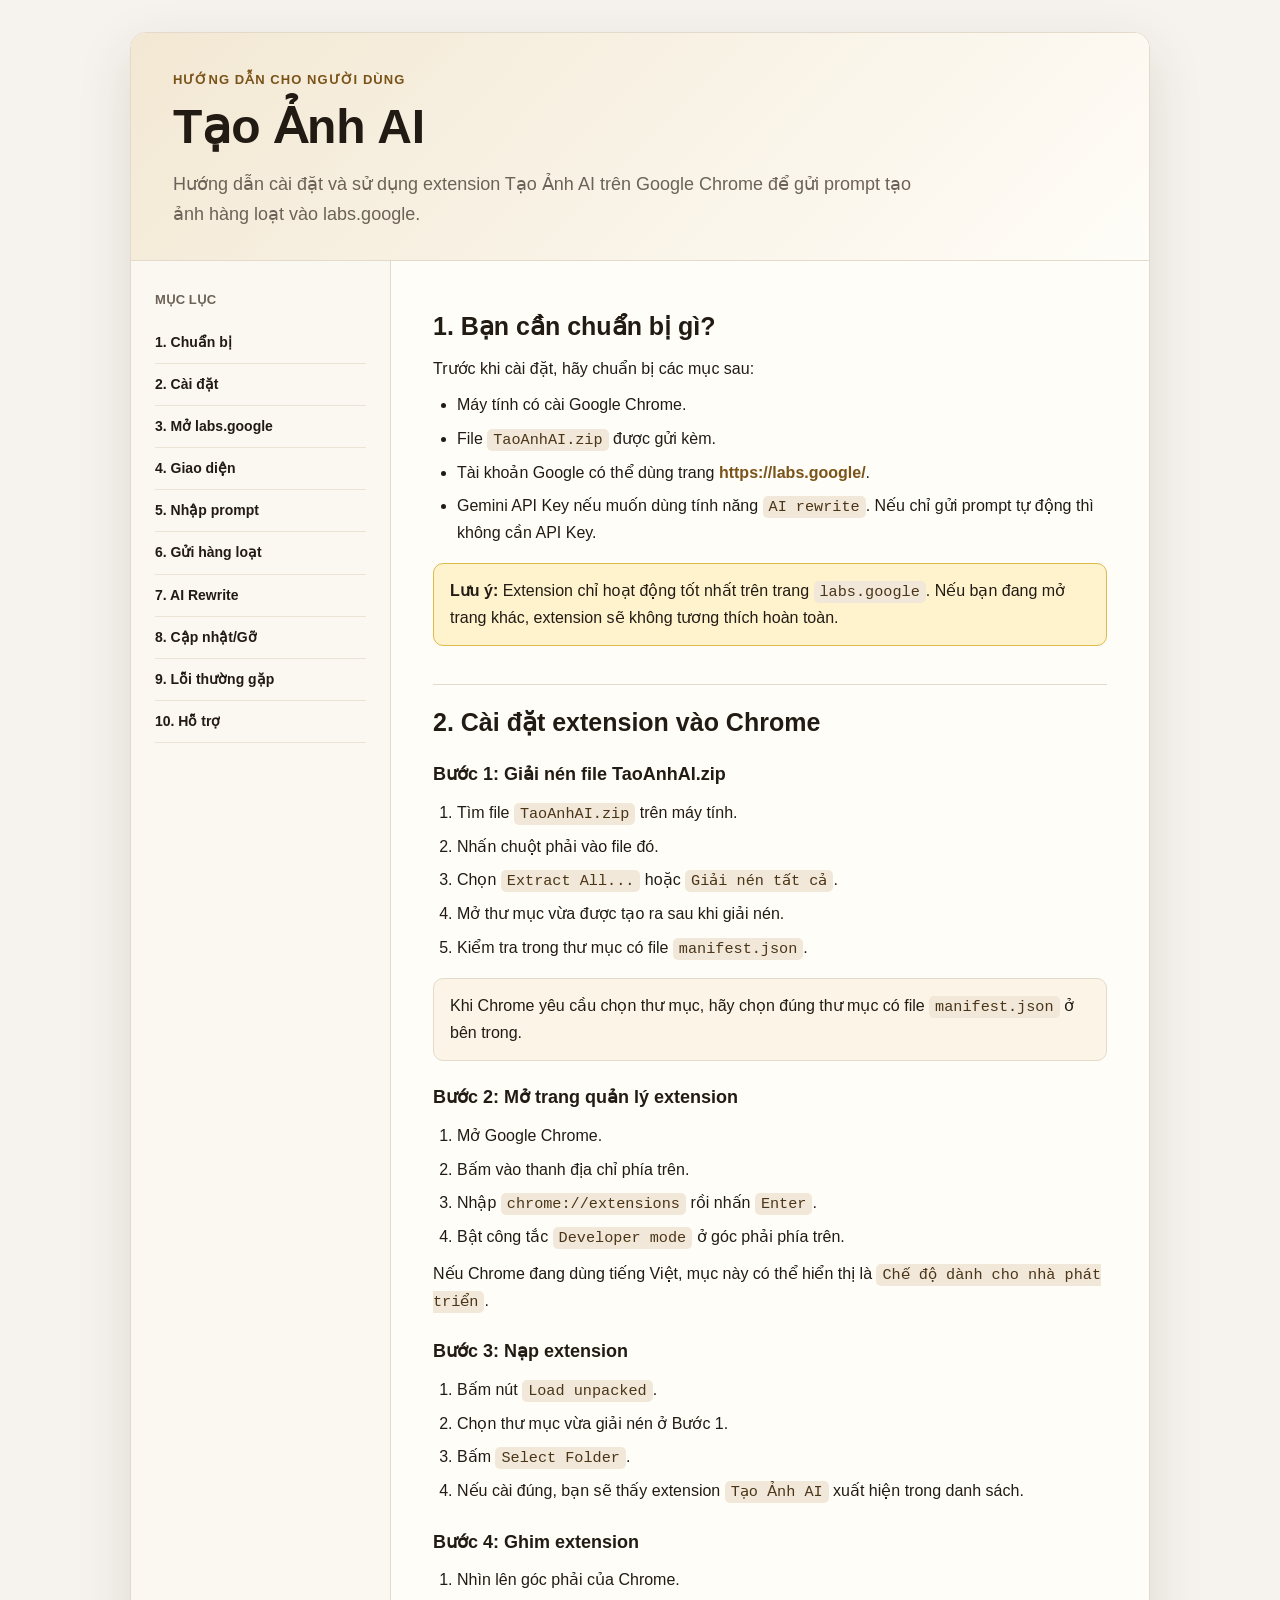
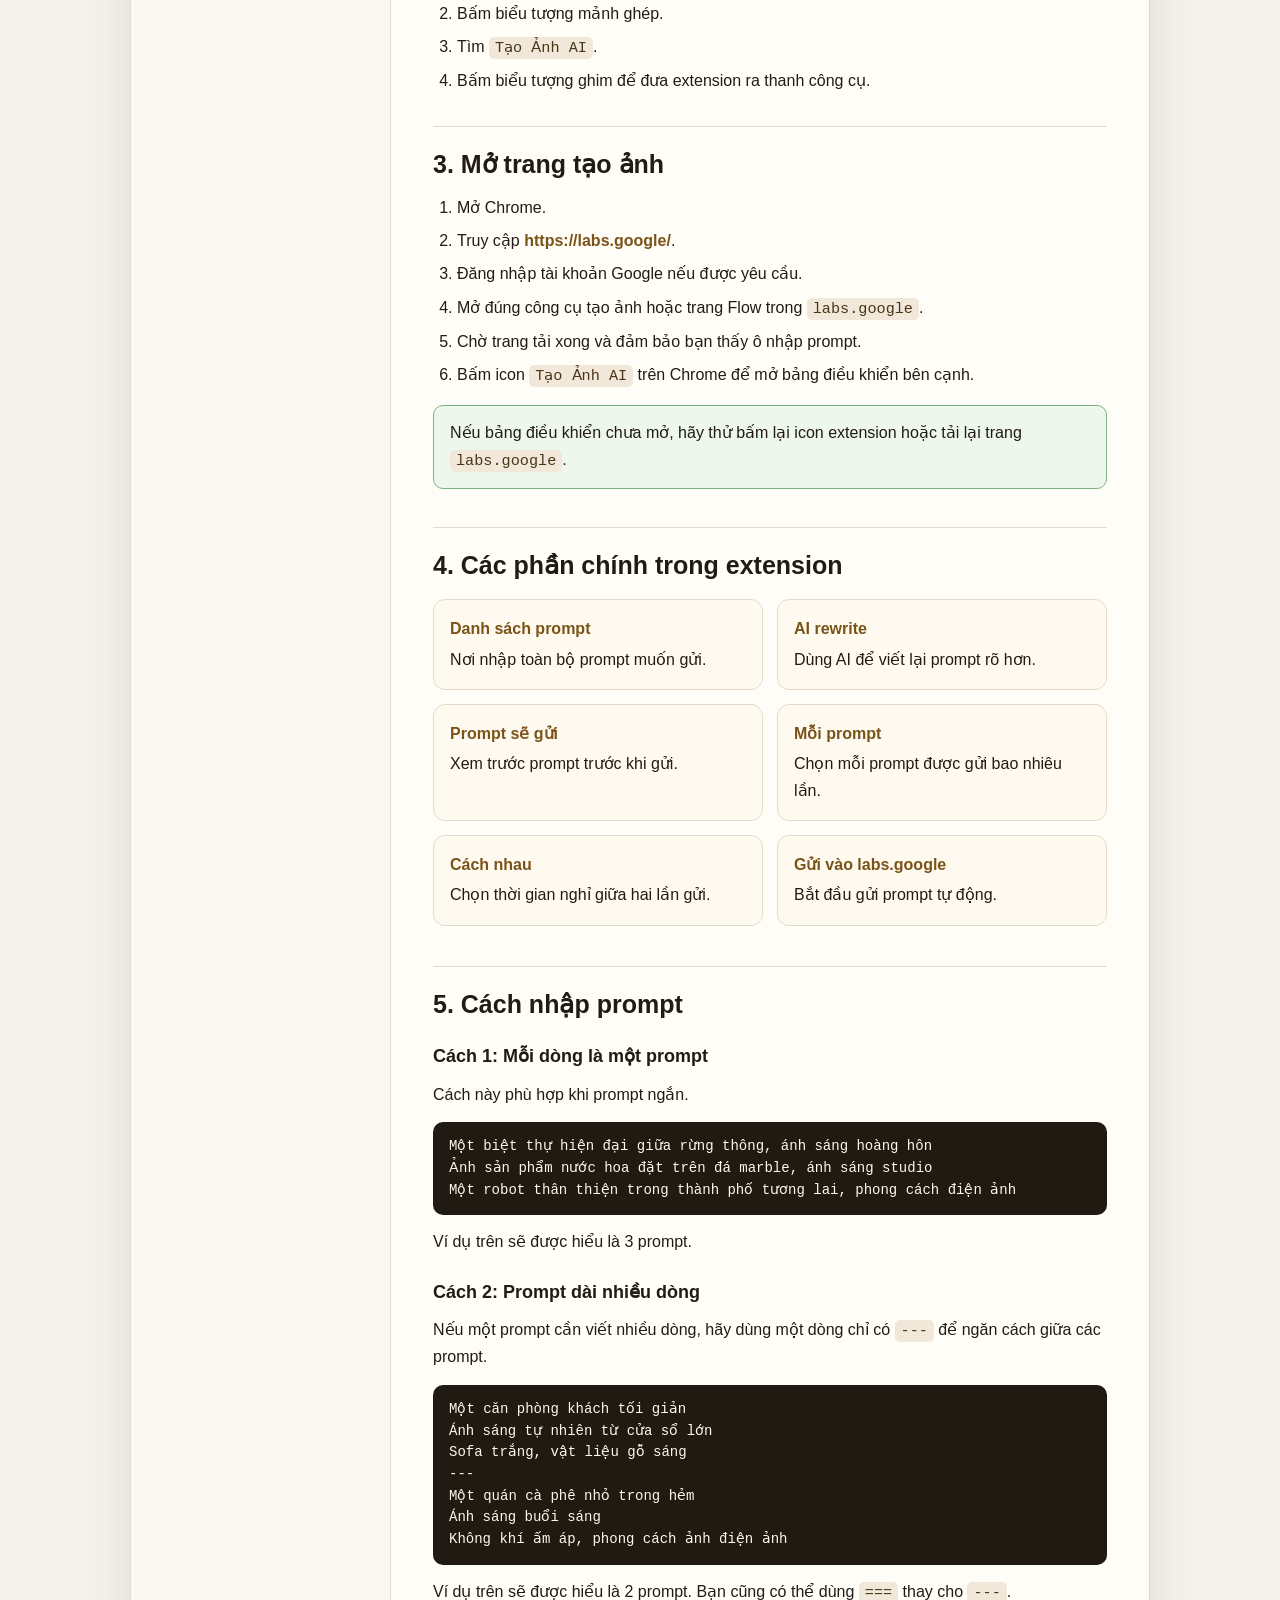
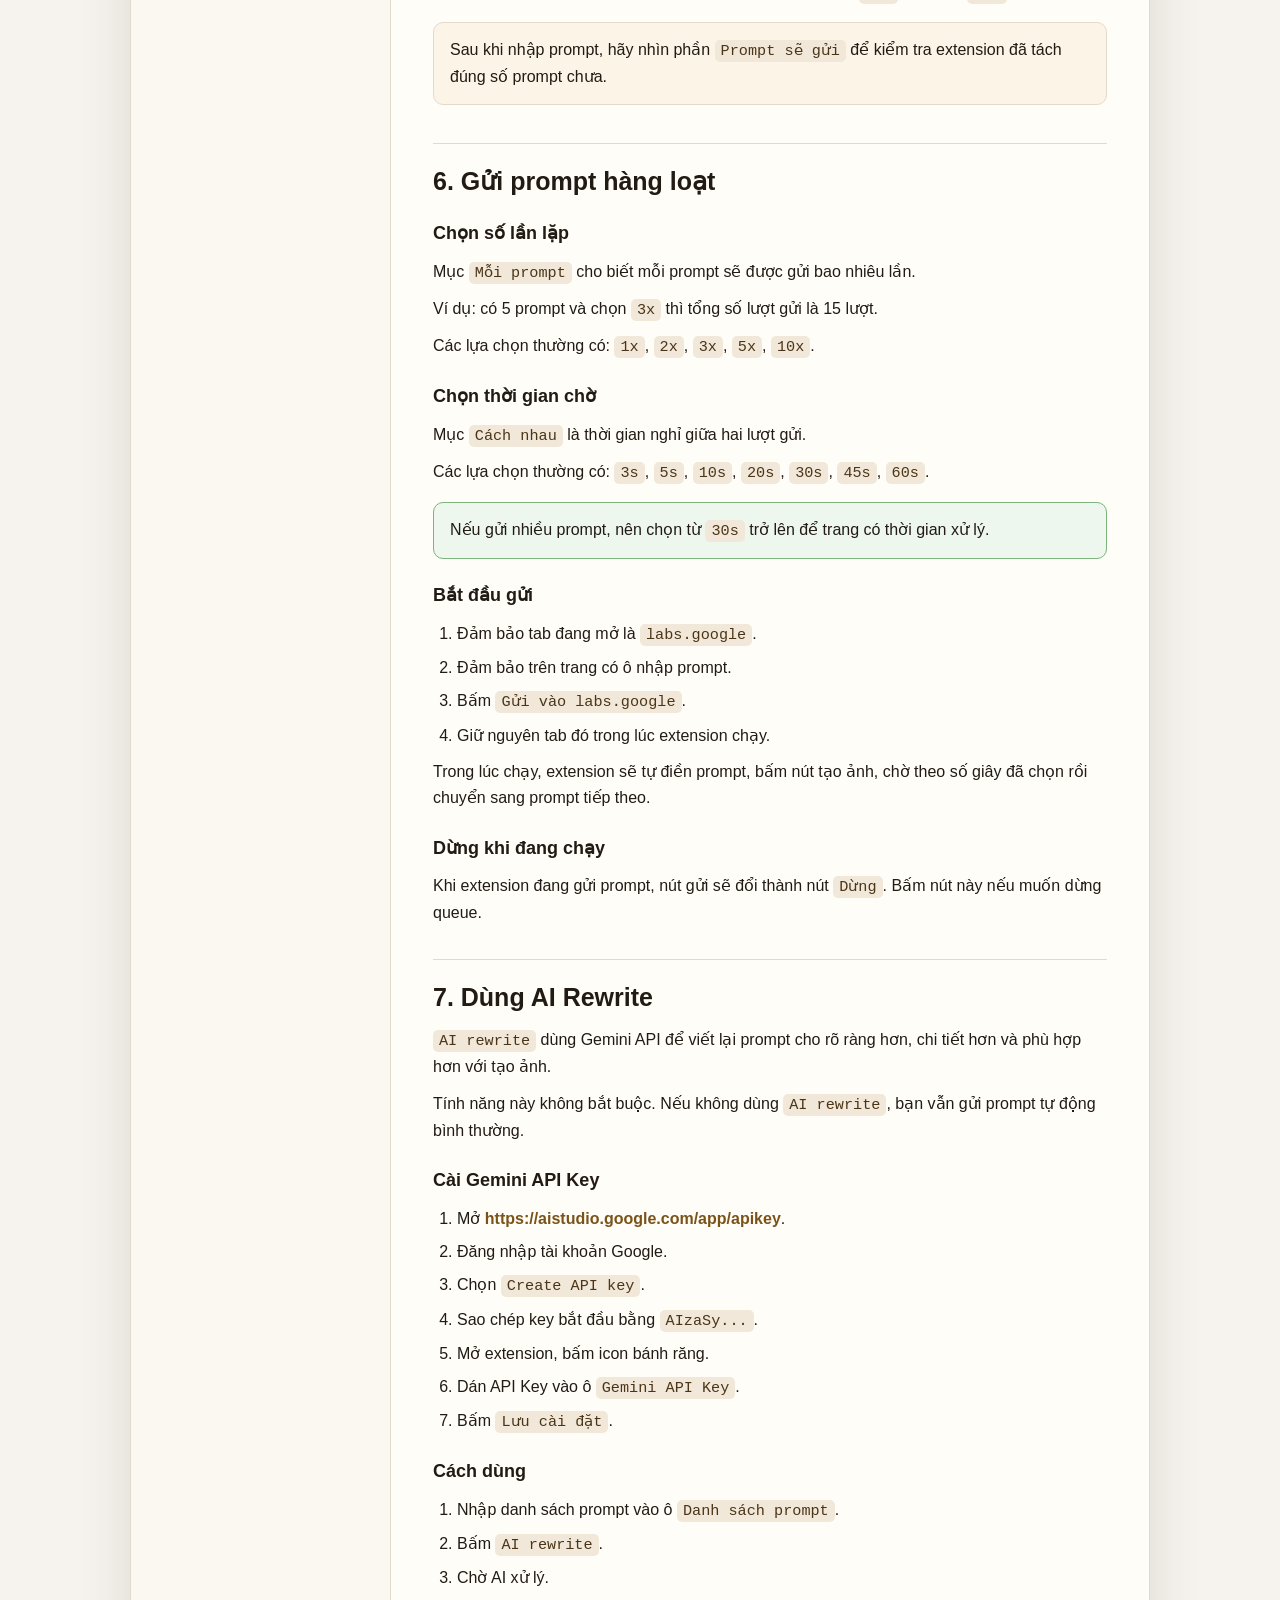
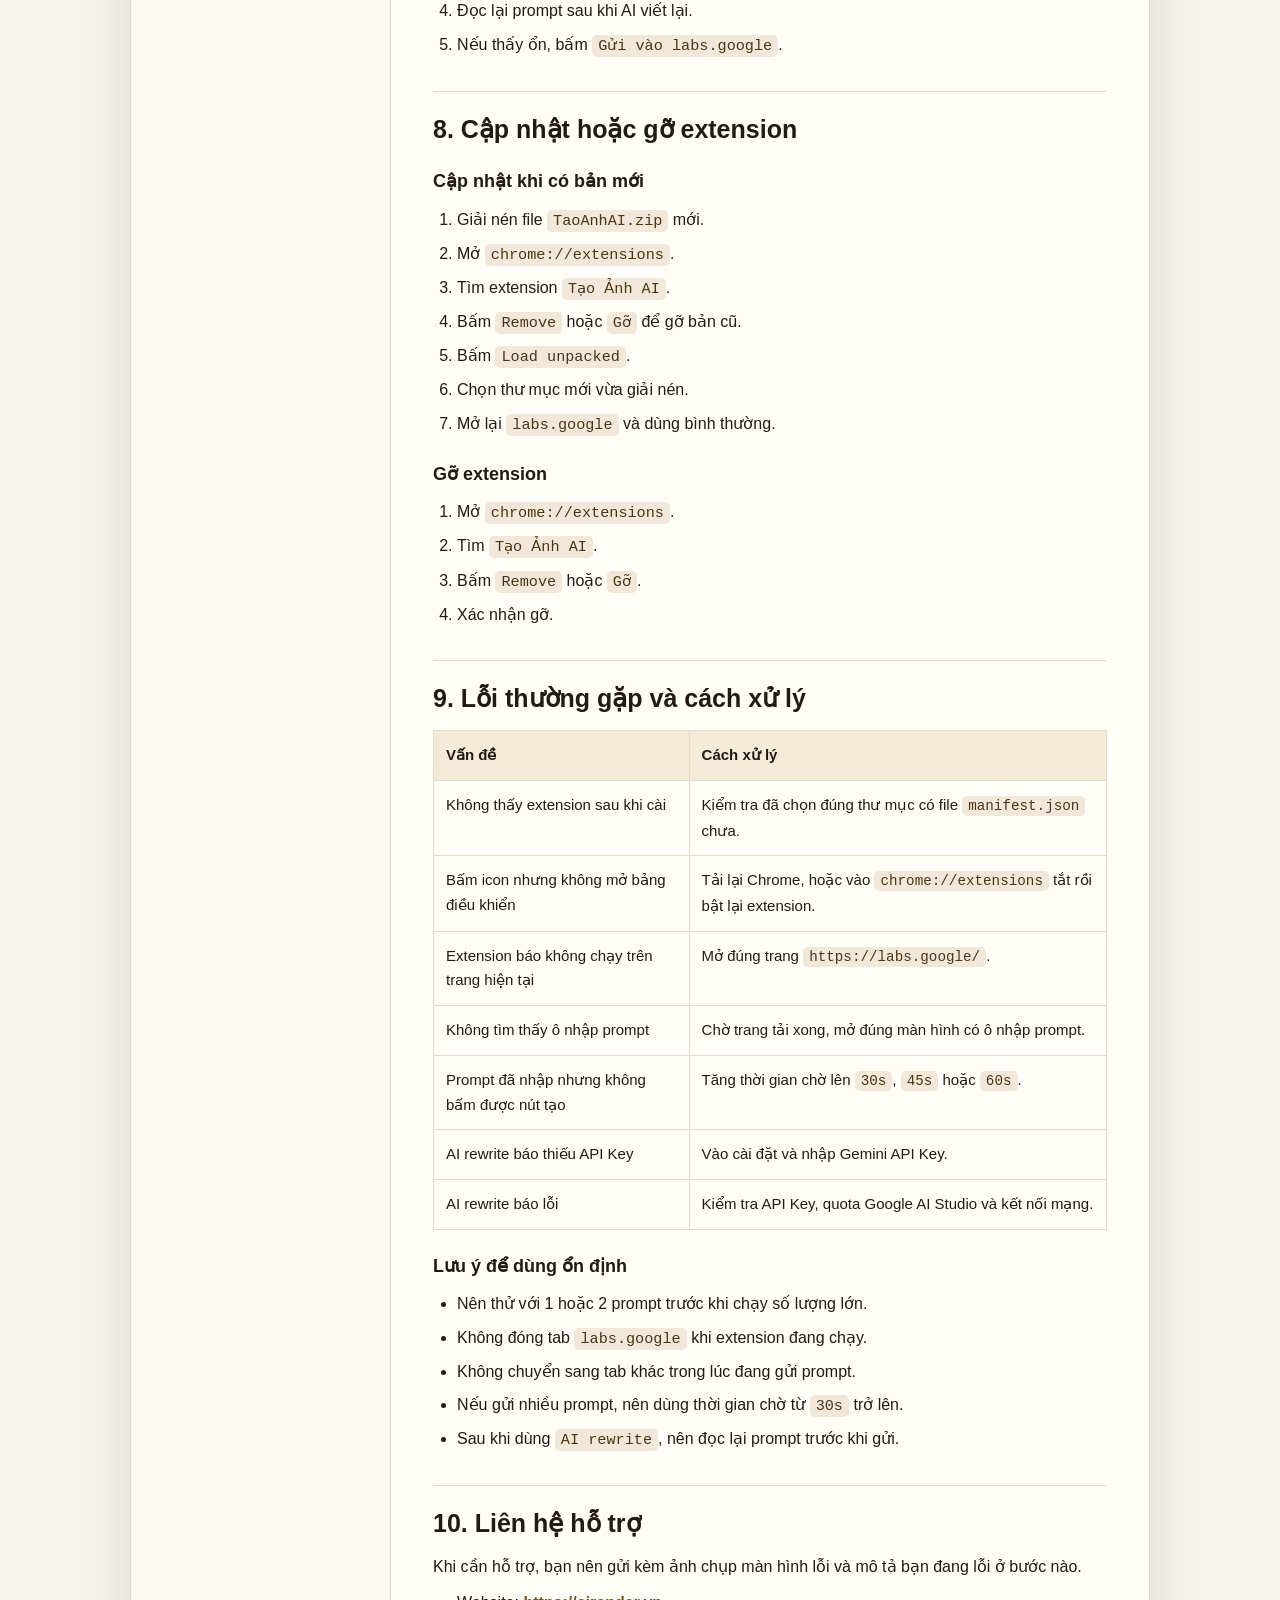
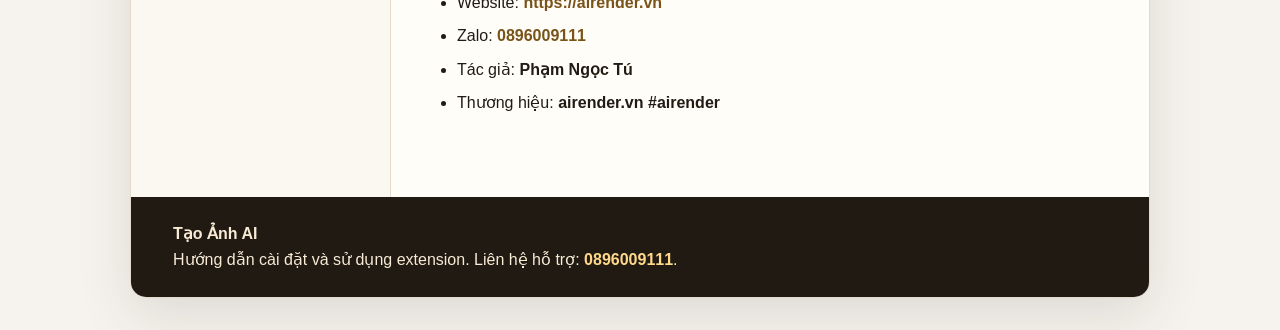
==== HUONG_DAN_SU_DUNG.html @ 3a9dc9ee "Release extension package" ====
<!doctype html>
<html lang="vi">
<head>
  <meta charset="utf-8">
  <meta name="viewport" content="width=device-width, initial-scale=1">
  <title>Tạo Ảnh AI - Hướng Dẫn Cài Đặt Và Sử Dụng</title>
  <style>
    :root {
      color-scheme: light;
      --bg: #f6f3ee;
      --paper: #fffdf8;
      --text: #221b14;
      --muted: #6c6257;
      --line: #e4dacb;
      --gold: #b9872c;
      --gold-dark: #7a5319;
      --soft: #fbf4e7;
      --warn: #fff3cd;
      --warn-line: #e0b94b;
      --ok: #edf7ee;
      --ok-line: #7db47e;
      --shadow: 0 18px 55px rgba(50, 35, 16, 0.12);
    }

    * {
      box-sizing: border-box;
    }

    body {
      margin: 0;
      background: var(--bg);
      color: var(--text);
      font-family: Arial, Helvetica, sans-serif;
      line-height: 1.65;
    }

    a {
      color: var(--gold-dark);
      font-weight: 700;
      text-decoration: none;
    }

    a:hover {
      text-decoration: underline;
    }

    .page {
      width: min(1020px, calc(100% - 32px));
      margin: 32px auto;
      background: var(--paper);
      border: 1px solid var(--line);
      border-radius: 16px;
      box-shadow: var(--shadow);
      overflow: hidden;
    }

    header {
      padding: 36px 42px 30px;
      background:
        linear-gradient(135deg, rgba(185, 135, 44, 0.18), rgba(255, 253, 248, 0.72)),
        var(--paper);
      border-bottom: 1px solid var(--line);
    }

    .eyebrow {
      margin: 0 0 10px;
      color: var(--gold-dark);
      font-size: 13px;
      font-weight: 800;
      letter-spacing: 0.08em;
      text-transform: uppercase;
    }

    h1 {
      margin: 0;
      font-size: clamp(30px, 5vw, 48px);
      line-height: 1.12;
      letter-spacing: 0;
    }

    .lead {
      max-width: 760px;
      margin: 16px 0 0;
      color: var(--muted);
      font-size: 18px;
    }

    .content {
      display: grid;
      grid-template-columns: 260px 1fr;
      gap: 0;
    }

    nav {
      padding: 28px 24px;
      border-right: 1px solid var(--line);
      background: #fbf8f1;
    }

    nav .nav-title {
      margin: 0 0 12px;
      color: var(--muted);
      font-size: 13px;
      font-weight: 800;
      text-transform: uppercase;
    }

    nav a {
      display: block;
      padding: 9px 0;
      color: var(--text);
      font-size: 14px;
      font-weight: 700;
      border-bottom: 1px solid rgba(228, 218, 203, 0.7);
    }

    main {
      padding: 28px 42px 48px;
    }

    section {
      scroll-margin-top: 18px;
      padding: 22px 0;
      border-bottom: 1px solid var(--line);
    }

    section:last-child {
      border-bottom: 0;
    }

    h2 {
      margin: 0 0 14px;
      font-size: 25px;
      line-height: 1.25;
    }

    h3 {
      margin: 22px 0 8px;
      font-size: 18px;
    }

    p {
      margin: 10px 0;
    }

    ul, ol {
      margin: 10px 0 10px 24px;
      padding: 0;
    }

    li {
      margin: 7px 0;
    }

    code {
      padding: 2px 6px;
      background: #f1e8d9;
      border-radius: 5px;
      color: #4b3518;
      font-family: Consolas, "Courier New", monospace;
      font-size: 0.95em;
    }

    pre {
      overflow-x: auto;
      margin: 14px 0;
      padding: 14px 16px;
      background: #211a13;
      border-radius: 10px;
      color: #fff7e8;
      font-family: Consolas, "Courier New", monospace;
      font-size: 14px;
      line-height: 1.55;
      white-space: pre-wrap;
    }

    .note,
    .tip,
    .warning {
      margin: 16px 0;
      padding: 14px 16px;
      border-radius: 10px;
      border: 1px solid var(--line);
    }

    .note {
      background: var(--soft);
    }

    .tip {
      background: var(--ok);
      border-color: var(--ok-line);
    }

    .warning {
      background: var(--warn);
      border-color: var(--warn-line);
    }

    .quick-grid {
      display: grid;
      grid-template-columns: repeat(2, minmax(0, 1fr));
      gap: 14px;
      margin: 18px 0;
    }

    .box {
      padding: 16px;
      background: #fffaf0;
      border: 1px solid var(--line);
      border-radius: 12px;
    }

    .box strong {
      display: block;
      margin-bottom: 4px;
      color: var(--gold-dark);
    }

    table {
      width: 100%;
      margin: 16px 0;
      border-collapse: collapse;
      font-size: 15px;
    }

    th,
    td {
      padding: 12px;
      border: 1px solid var(--line);
      text-align: left;
      vertical-align: top;
    }

    th {
      background: #f4ead8;
    }

    footer {
      padding: 24px 42px;
      background: #211a13;
      color: #f8ead4;
    }

    footer a {
      color: #ffd88a;
    }

    @media (max-width: 860px) {
      .page {
        width: 100%;
        margin: 0;
        border-radius: 0;
        border-left: 0;
        border-right: 0;
      }

      header,
      main,
      footer {
        padding-left: 22px;
        padding-right: 22px;
      }

      .content {
        display: block;
      }

      nav {
        border-right: 0;
        border-bottom: 1px solid var(--line);
      }

      .quick-grid {
        grid-template-columns: 1fr;
      }
    }
  </style>
</head>
<body>
  <div class="page">
    <header>
      <p class="eyebrow">Hướng dẫn cho người dùng</p>
      <h1>Tạo Ảnh AI</h1>
      <p class="lead">
        Hướng dẫn cài đặt và sử dụng extension Tạo Ảnh AI trên Google Chrome để gửi prompt tạo ảnh hàng loạt vào labs.google.
      </p>
    </header>

    <div class="content">
      <nav aria-label="Mục lục">
        <p class="nav-title">Mục lục</p>
        <a href="#prepare">1. Chuẩn bị</a>
        <a href="#install">2. Cài đặt</a>
        <a href="#open">3. Mở labs.google</a>
        <a href="#interface">4. Giao diện</a>
        <a href="#prompt">5. Nhập prompt</a>
        <a href="#batch">6. Gửi hàng loạt</a>
        <a href="#rewrite">7. AI Rewrite</a>
        <a href="#update">8. Cập nhật/Gỡ</a>
        <a href="#errors">9. Lỗi thường gặp</a>
        <a href="#contact">10. Hỗ trợ</a>
      </nav>

      <main>
        <section id="prepare">
          <h2>1. Bạn cần chuẩn bị gì?</h2>
          <p>Trước khi cài đặt, hãy chuẩn bị các mục sau:</p>
          <ul>
            <li>Máy tính có cài Google Chrome.</li>
            <li>File <code>TaoAnhAI.zip</code> được gửi kèm.</li>
            <li>Tài khoản Google có thể dùng trang <a href="https://labs.google/" target="_blank" rel="noopener">https://labs.google/</a>.</li>
            <li>Gemini API Key nếu muốn dùng tính năng <code>AI rewrite</code>. Nếu chỉ gửi prompt tự động thì không cần API Key.</li>
          </ul>
          <div class="warning">
            <strong>Lưu ý:</strong> Extension chỉ hoạt động tốt nhất trên trang <code>labs.google</code>. Nếu bạn đang mở trang khác, extension sẽ không tương thích hoàn toàn.
          </div>
        </section>

        <section id="install">
          <h2>2. Cài đặt extension vào Chrome</h2>

          <h3>Bước 1: Giải nén file TaoAnhAI.zip</h3>
          <ol>
            <li>Tìm file <code>TaoAnhAI.zip</code> trên máy tính.</li>
            <li>Nhấn chuột phải vào file đó.</li>
            <li>Chọn <code>Extract All...</code> hoặc <code>Giải nén tất cả</code>.</li>
            <li>Mở thư mục vừa được tạo ra sau khi giải nén.</li>
            <li>Kiểm tra trong thư mục có file <code>manifest.json</code>.</li>
          </ol>
          <div class="note">
            Khi Chrome yêu cầu chọn thư mục, hãy chọn đúng thư mục có file <code>manifest.json</code> ở bên trong.
          </div>

          <h3>Bước 2: Mở trang quản lý extension</h3>
          <ol>
            <li>Mở Google Chrome.</li>
            <li>Bấm vào thanh địa chỉ phía trên.</li>
            <li>Nhập <code>chrome://extensions</code> rồi nhấn <code>Enter</code>.</li>
            <li>Bật công tắc <code>Developer mode</code> ở góc phải phía trên.</li>
          </ol>
          <p>Nếu Chrome đang dùng tiếng Việt, mục này có thể hiển thị là <code>Chế độ dành cho nhà phát triển</code>.</p>

          <h3>Bước 3: Nạp extension</h3>
          <ol>
            <li>Bấm nút <code>Load unpacked</code>.</li>
            <li>Chọn thư mục vừa giải nén ở Bước 1.</li>
            <li>Bấm <code>Select Folder</code>.</li>
            <li>Nếu cài đúng, bạn sẽ thấy extension <code>Tạo Ảnh AI</code> xuất hiện trong danh sách.</li>
          </ol>

          <h3>Bước 4: Ghim extension</h3>
          <ol>
            <li>Nhìn lên góc phải của Chrome.</li>
            <li>Bấm biểu tượng mảnh ghép.</li>
            <li>Tìm <code>Tạo Ảnh AI</code>.</li>
            <li>Bấm biểu tượng ghim để đưa extension ra thanh công cụ.</li>
          </ol>
        </section>

        <section id="open">
          <h2>3. Mở trang tạo ảnh</h2>
          <ol>
            <li>Mở Chrome.</li>
            <li>Truy cập <a href="https://labs.google/" target="_blank" rel="noopener">https://labs.google/</a>.</li>
            <li>Đăng nhập tài khoản Google nếu được yêu cầu.</li>
            <li>Mở đúng công cụ tạo ảnh hoặc trang Flow trong <code>labs.google</code>.</li>
            <li>Chờ trang tải xong và đảm bảo bạn thấy ô nhập prompt.</li>
            <li>Bấm icon <code>Tạo Ảnh AI</code> trên Chrome để mở bảng điều khiển bên cạnh.</li>
          </ol>
          <div class="tip">
            Nếu bảng điều khiển chưa mở, hãy thử bấm lại icon extension hoặc tải lại trang <code>labs.google</code>.
          </div>
        </section>

        <section id="interface">
          <h2>4. Các phần chính trong extension</h2>
          <div class="quick-grid">
            <div class="box"><strong>Danh sách prompt</strong>Nơi nhập toàn bộ prompt muốn gửi.</div>
            <div class="box"><strong>AI rewrite</strong>Dùng AI để viết lại prompt rõ hơn.</div>
            <div class="box"><strong>Prompt sẽ gửi</strong>Xem trước prompt trước khi gửi.</div>
            <div class="box"><strong>Mỗi prompt</strong>Chọn mỗi prompt được gửi bao nhiêu lần.</div>
            <div class="box"><strong>Cách nhau</strong>Chọn thời gian nghỉ giữa hai lần gửi.</div>
            <div class="box"><strong>Gửi vào labs.google</strong>Bắt đầu gửi prompt tự động.</div>
          </div>
        </section>

        <section id="prompt">
          <h2>5. Cách nhập prompt</h2>

          <h3>Cách 1: Mỗi dòng là một prompt</h3>
          <p>Cách này phù hợp khi prompt ngắn.</p>
          <pre>Một biệt thự hiện đại giữa rừng thông, ánh sáng hoàng hôn
Ảnh sản phẩm nước hoa đặt trên đá marble, ánh sáng studio
Một robot thân thiện trong thành phố tương lai, phong cách điện ảnh</pre>
          <p>Ví dụ trên sẽ được hiểu là 3 prompt.</p>

          <h3>Cách 2: Prompt dài nhiều dòng</h3>
          <p>Nếu một prompt cần viết nhiều dòng, hãy dùng một dòng chỉ có <code>---</code> để ngăn cách giữa các prompt.</p>
          <pre>Một căn phòng khách tối giản
Ánh sáng tự nhiên từ cửa sổ lớn
Sofa trắng, vật liệu gỗ sáng
---
Một quán cà phê nhỏ trong hẻm
Ánh sáng buổi sáng
Không khí ấm áp, phong cách ảnh điện ảnh</pre>
          <p>Ví dụ trên sẽ được hiểu là 2 prompt. Bạn cũng có thể dùng <code>===</code> thay cho <code>---</code>.</p>

          <div class="note">
            Sau khi nhập prompt, hãy nhìn phần <code>Prompt sẽ gửi</code> để kiểm tra extension đã tách đúng số prompt chưa.
          </div>
        </section>

        <section id="batch">
          <h2>6. Gửi prompt hàng loạt</h2>

          <h3>Chọn số lần lặp</h3>
          <p>Mục <code>Mỗi prompt</code> cho biết mỗi prompt sẽ được gửi bao nhiêu lần.</p>
          <p>Ví dụ: có 5 prompt và chọn <code>3x</code> thì tổng số lượt gửi là 15 lượt.</p>
          <p>Các lựa chọn thường có: <code>1x</code>, <code>2x</code>, <code>3x</code>, <code>5x</code>, <code>10x</code>.</p>

          <h3>Chọn thời gian chờ</h3>
          <p>Mục <code>Cách nhau</code> là thời gian nghỉ giữa hai lượt gửi.</p>
          <p>Các lựa chọn thường có: <code>3s</code>, <code>5s</code>, <code>10s</code>, <code>20s</code>, <code>30s</code>, <code>45s</code>, <code>60s</code>.</p>
          <div class="tip">
            Nếu gửi nhiều prompt, nên chọn từ <code>30s</code> trở lên để trang có thời gian xử lý.
          </div>

          <h3>Bắt đầu gửi</h3>
          <ol>
            <li>Đảm bảo tab đang mở là <code>labs.google</code>.</li>
            <li>Đảm bảo trên trang có ô nhập prompt.</li>
            <li>Bấm <code>Gửi vào labs.google</code>.</li>
            <li>Giữ nguyên tab đó trong lúc extension chạy.</li>
          </ol>

          <p>Trong lúc chạy, extension sẽ tự điền prompt, bấm nút tạo ảnh, chờ theo số giây đã chọn rồi chuyển sang prompt tiếp theo.</p>

          <h3>Dừng khi đang chạy</h3>
          <p>Khi extension đang gửi prompt, nút gửi sẽ đổi thành nút <code>Dừng</code>. Bấm nút này nếu muốn dừng queue.</p>
        </section>

        <section id="rewrite">
          <h2>7. Dùng AI Rewrite</h2>
          <p><code>AI rewrite</code> dùng Gemini API để viết lại prompt cho rõ ràng hơn, chi tiết hơn và phù hợp hơn với tạo ảnh.</p>
          <p>Tính năng này không bắt buộc. Nếu không dùng <code>AI rewrite</code>, bạn vẫn gửi prompt tự động bình thường.</p>

          <h3>Cài Gemini API Key</h3>
          <ol>
            <li>Mở <a href="https://aistudio.google.com/app/apikey" target="_blank" rel="noopener">https://aistudio.google.com/app/apikey</a>.</li>
            <li>Đăng nhập tài khoản Google.</li>
            <li>Chọn <code>Create API key</code>.</li>
            <li>Sao chép key bắt đầu bằng <code>AIzaSy...</code>.</li>
            <li>Mở extension, bấm icon bánh răng.</li>
            <li>Dán API Key vào ô <code>Gemini API Key</code>.</li>
            <li>Bấm <code>Lưu cài đặt</code>.</li>
          </ol>

          <h3>Cách dùng</h3>
          <ol>
            <li>Nhập danh sách prompt vào ô <code>Danh sách prompt</code>.</li>
            <li>Bấm <code>AI rewrite</code>.</li>
            <li>Chờ AI xử lý.</li>
            <li>Đọc lại prompt sau khi AI viết lại.</li>
            <li>Nếu thấy ổn, bấm <code>Gửi vào labs.google</code>.</li>
          </ol>
        </section>

        <section id="update">
          <h2>8. Cập nhật hoặc gỡ extension</h2>

          <h3>Cập nhật khi có bản mới</h3>
          <ol>
            <li>Giải nén file <code>TaoAnhAI.zip</code> mới.</li>
            <li>Mở <code>chrome://extensions</code>.</li>
            <li>Tìm extension <code>Tạo Ảnh AI</code>.</li>
            <li>Bấm <code>Remove</code> hoặc <code>Gỡ</code> để gỡ bản cũ.</li>
            <li>Bấm <code>Load unpacked</code>.</li>
            <li>Chọn thư mục mới vừa giải nén.</li>
            <li>Mở lại <code>labs.google</code> và dùng bình thường.</li>
          </ol>

          <h3>Gỡ extension</h3>
          <ol>
            <li>Mở <code>chrome://extensions</code>.</li>
            <li>Tìm <code>Tạo Ảnh AI</code>.</li>
            <li>Bấm <code>Remove</code> hoặc <code>Gỡ</code>.</li>
            <li>Xác nhận gỡ.</li>
          </ol>
        </section>

        <section id="errors">
          <h2>9. Lỗi thường gặp và cách xử lý</h2>
          <table>
            <thead>
              <tr>
                <th>Vấn đề</th>
                <th>Cách xử lý</th>
              </tr>
            </thead>
            <tbody>
              <tr>
                <td>Không thấy extension sau khi cài</td>
                <td>Kiểm tra đã chọn đúng thư mục có file <code>manifest.json</code> chưa.</td>
              </tr>
              <tr>
                <td>Bấm icon nhưng không mở bảng điều khiển</td>
                <td>Tải lại Chrome, hoặc vào <code>chrome://extensions</code> tắt rồi bật lại extension.</td>
              </tr>
              <tr>
                <td>Extension báo không chạy trên trang hiện tại</td>
                <td>Mở đúng trang <code>https://labs.google/</code>.</td>
              </tr>
              <tr>
                <td>Không tìm thấy ô nhập prompt</td>
                <td>Chờ trang tải xong, mở đúng màn hình có ô nhập prompt.</td>
              </tr>
              <tr>
                <td>Prompt đã nhập nhưng không bấm được nút tạo</td>
                <td>Tăng thời gian chờ lên <code>30s</code>, <code>45s</code> hoặc <code>60s</code>.</td>
              </tr>
              <tr>
                <td>AI rewrite báo thiếu API Key</td>
                <td>Vào cài đặt và nhập Gemini API Key.</td>
              </tr>
              <tr>
                <td>AI rewrite báo lỗi</td>
                <td>Kiểm tra API Key, quota Google AI Studio và kết nối mạng.</td>
              </tr>
            </tbody>
          </table>

          <h3>Lưu ý để dùng ổn định</h3>
          <ul>
            <li>Nên thử với 1 hoặc 2 prompt trước khi chạy số lượng lớn.</li>
            <li>Không đóng tab <code>labs.google</code> khi extension đang chạy.</li>
            <li>Không chuyển sang tab khác trong lúc đang gửi prompt.</li>
            <li>Nếu gửi nhiều prompt, nên dùng thời gian chờ từ <code>30s</code> trở lên.</li>
            <li>Sau khi dùng <code>AI rewrite</code>, nên đọc lại prompt trước khi gửi.</li>
          </ul>
        </section>

        <section id="contact">
          <h2>10. Liên hệ hỗ trợ</h2>
          <p>Khi cần hỗ trợ, bạn nên gửi kèm ảnh chụp màn hình lỗi và mô tả bạn đang lỗi ở bước nào.</p>
          <ul>
            <li>Website: <a href="https://airender.vn" target="_blank" rel="noopener">https://airender.vn</a></li>
            <li>Zalo: <a href="https://zalo.me/0896009111" target="_blank" rel="noopener">0896009111</a></li>
            <li>Tác giả: <strong>Phạm Ngọc Tú</strong></li>
            <li>Thương hiệu: <strong>airender.vn #airender</strong></li>
          </ul>
        </section>
      </main>
    </div>

    <footer>
      <strong>Tạo Ảnh AI</strong><br>
      Hướng dẫn cài đặt và sử dụng extension. Liên hệ hỗ trợ: <a href="https://zalo.me/0896009111" target="_blank" rel="noopener">0896009111</a>.
    </footer>
  </div>
</body>
</html>
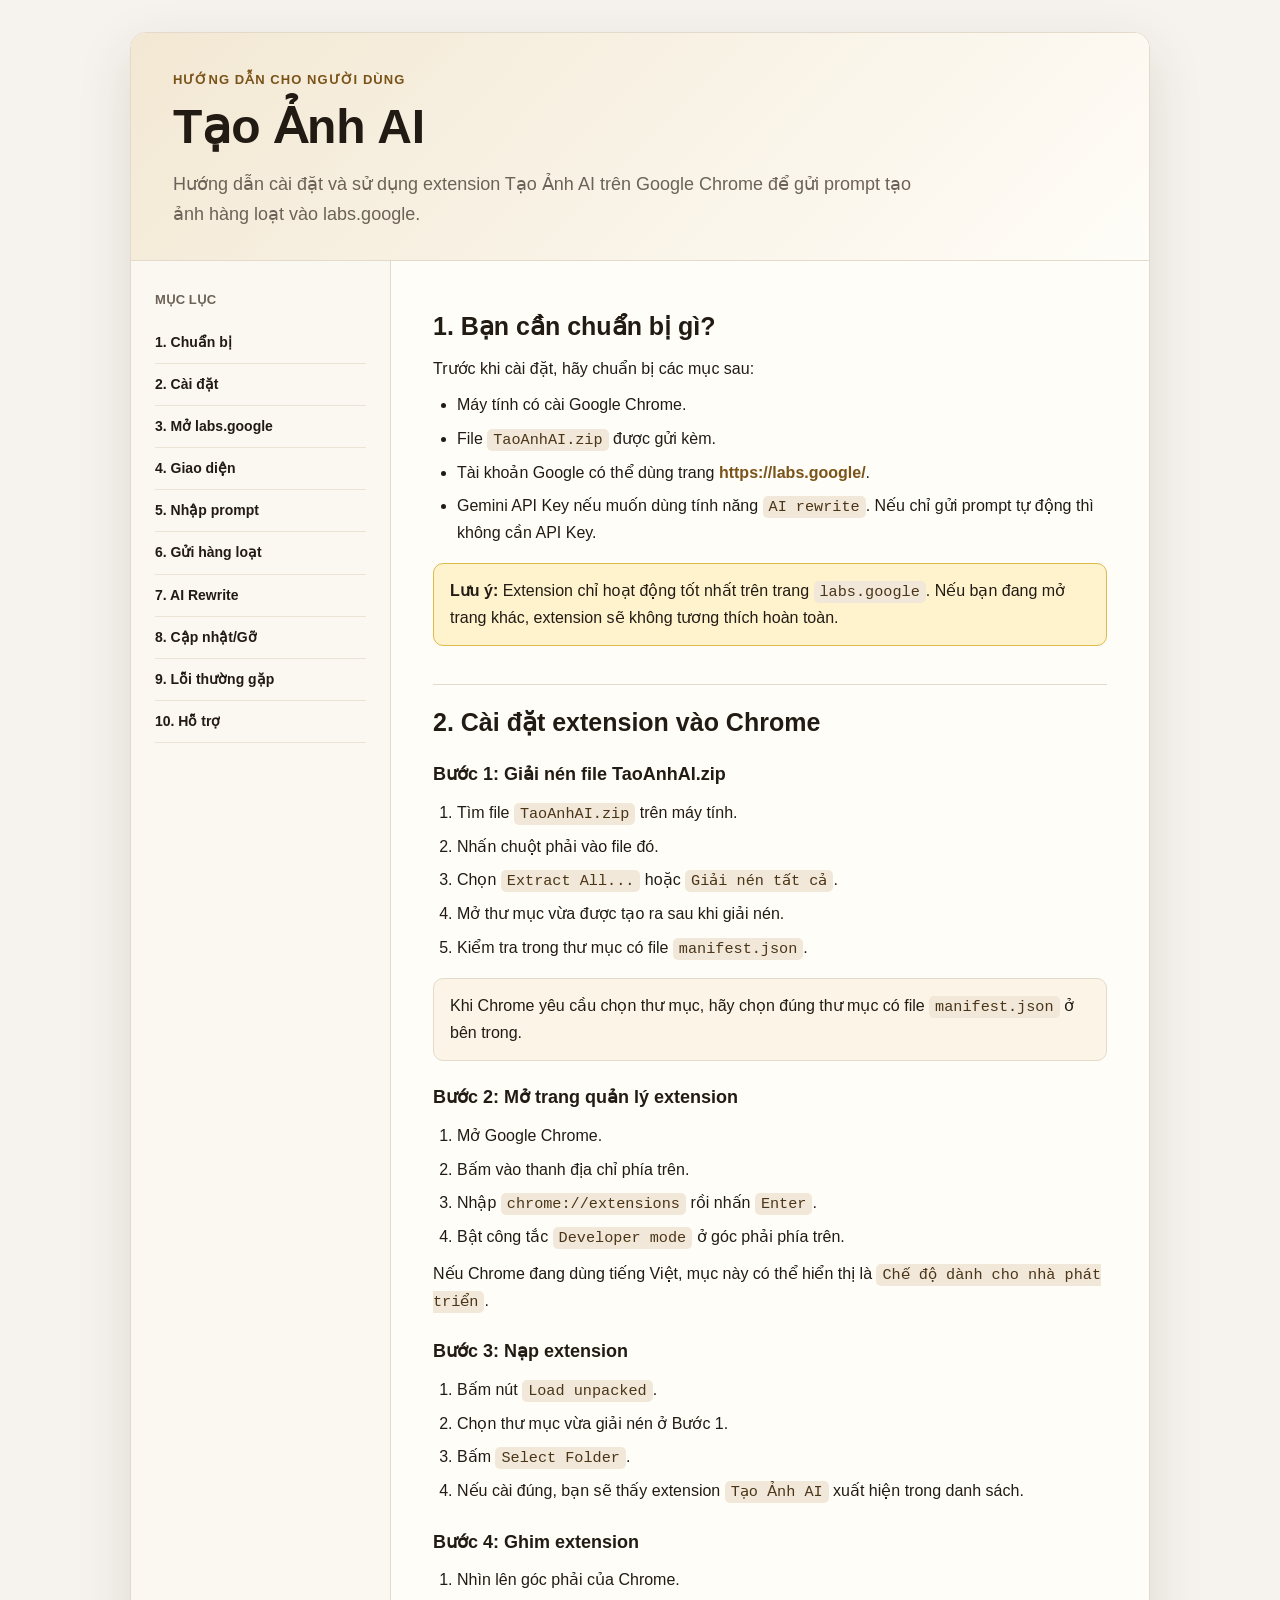
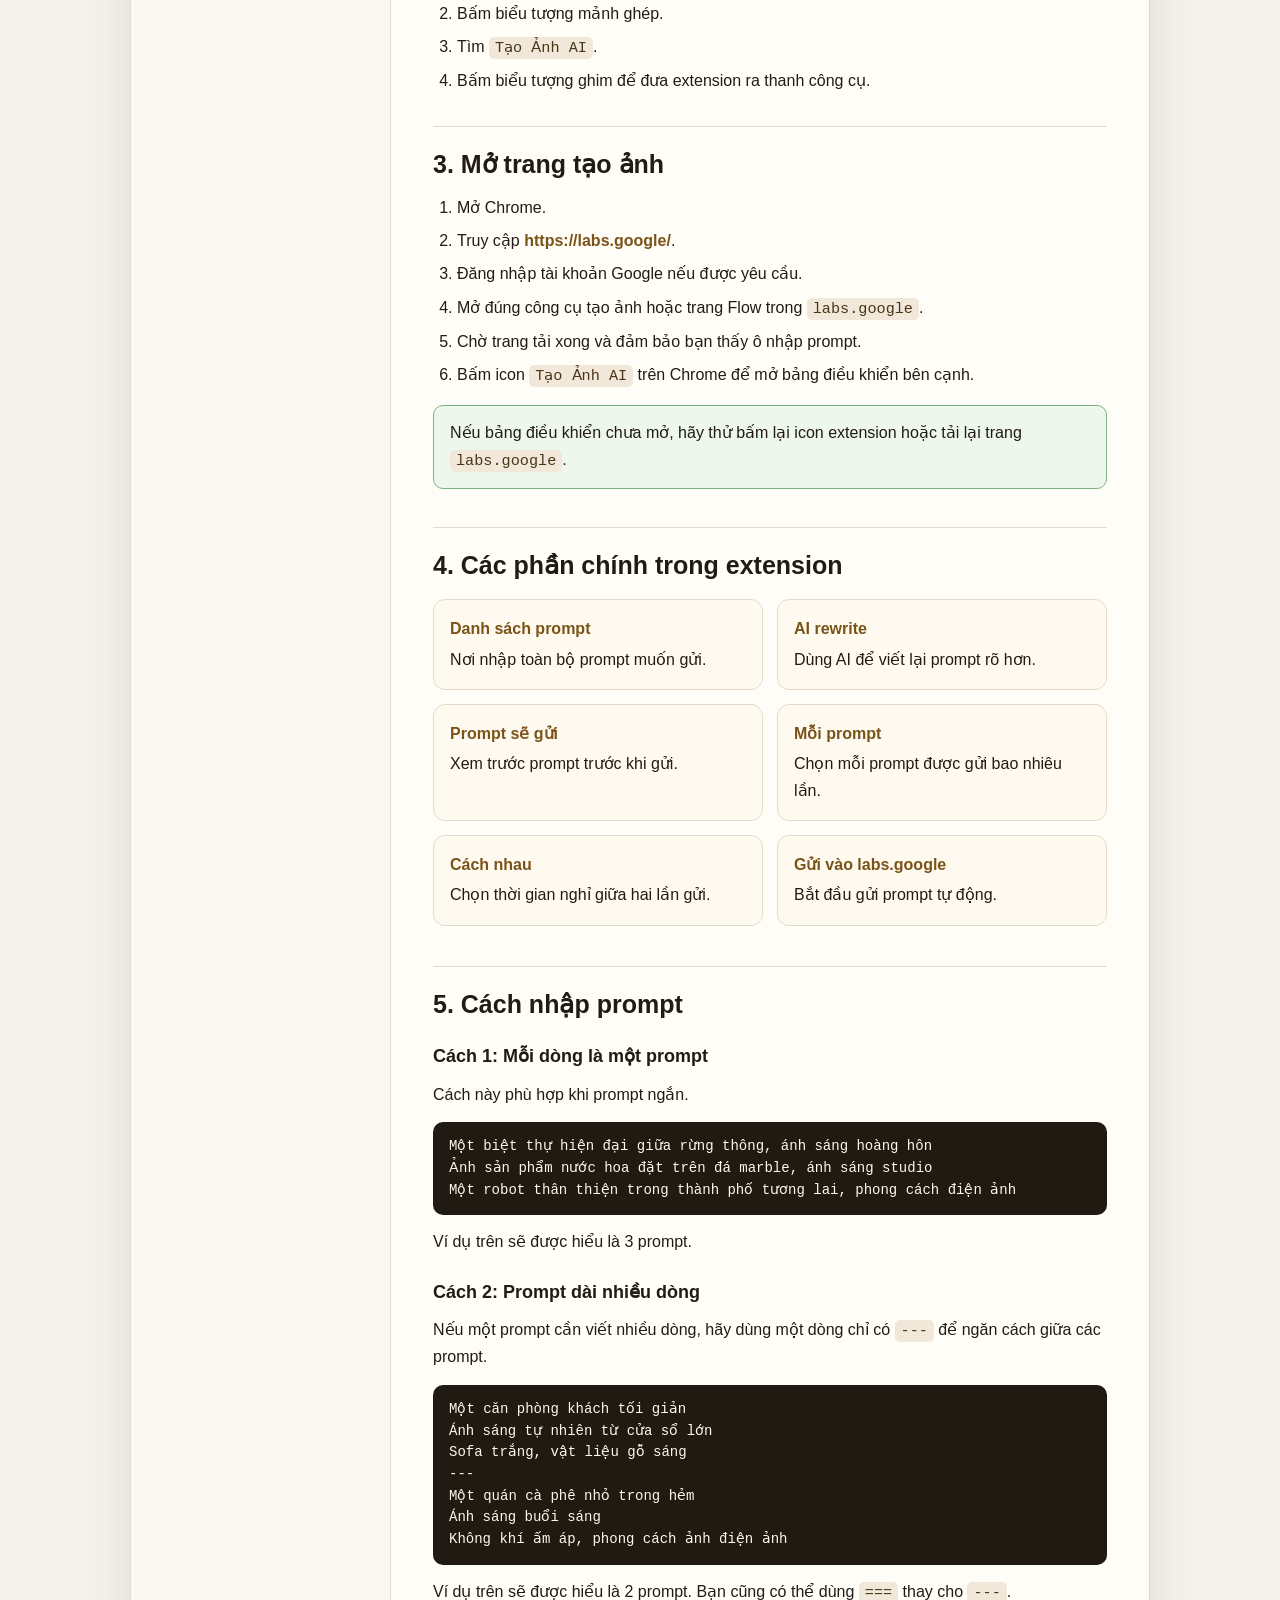
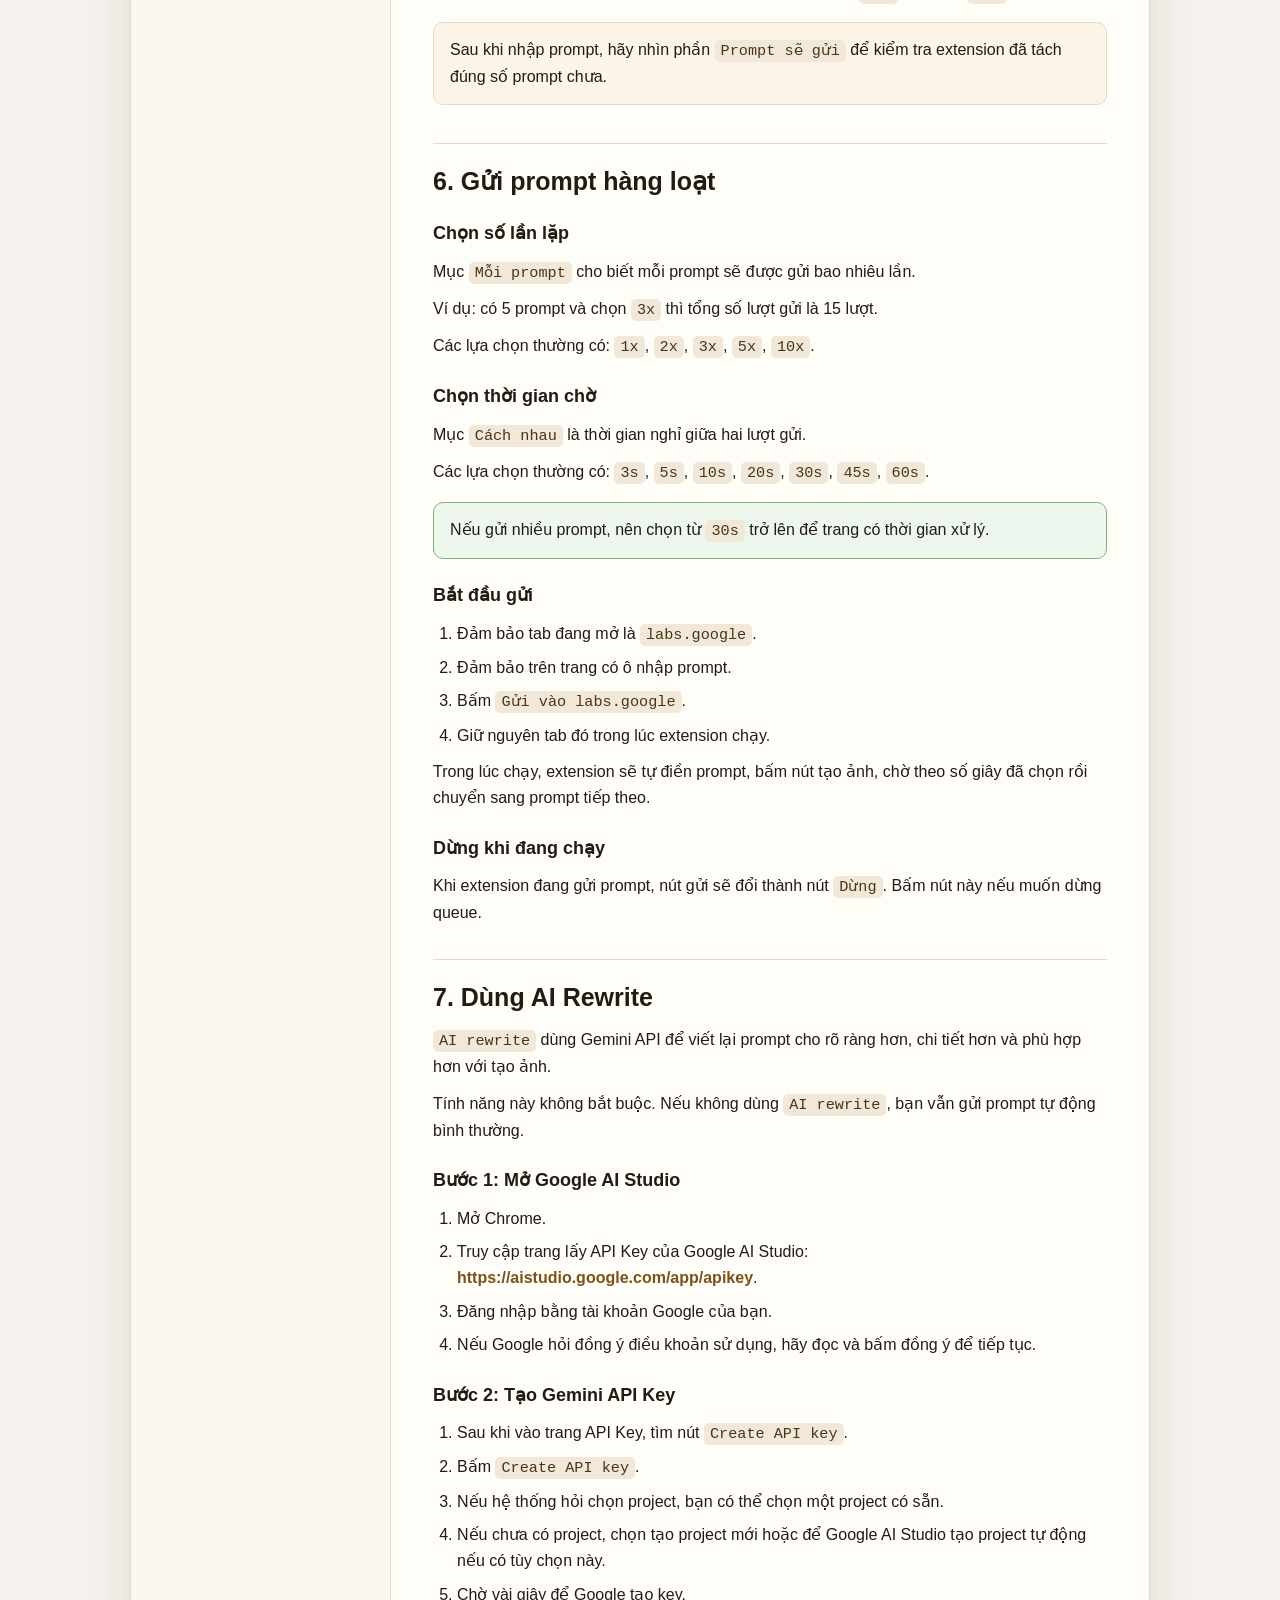
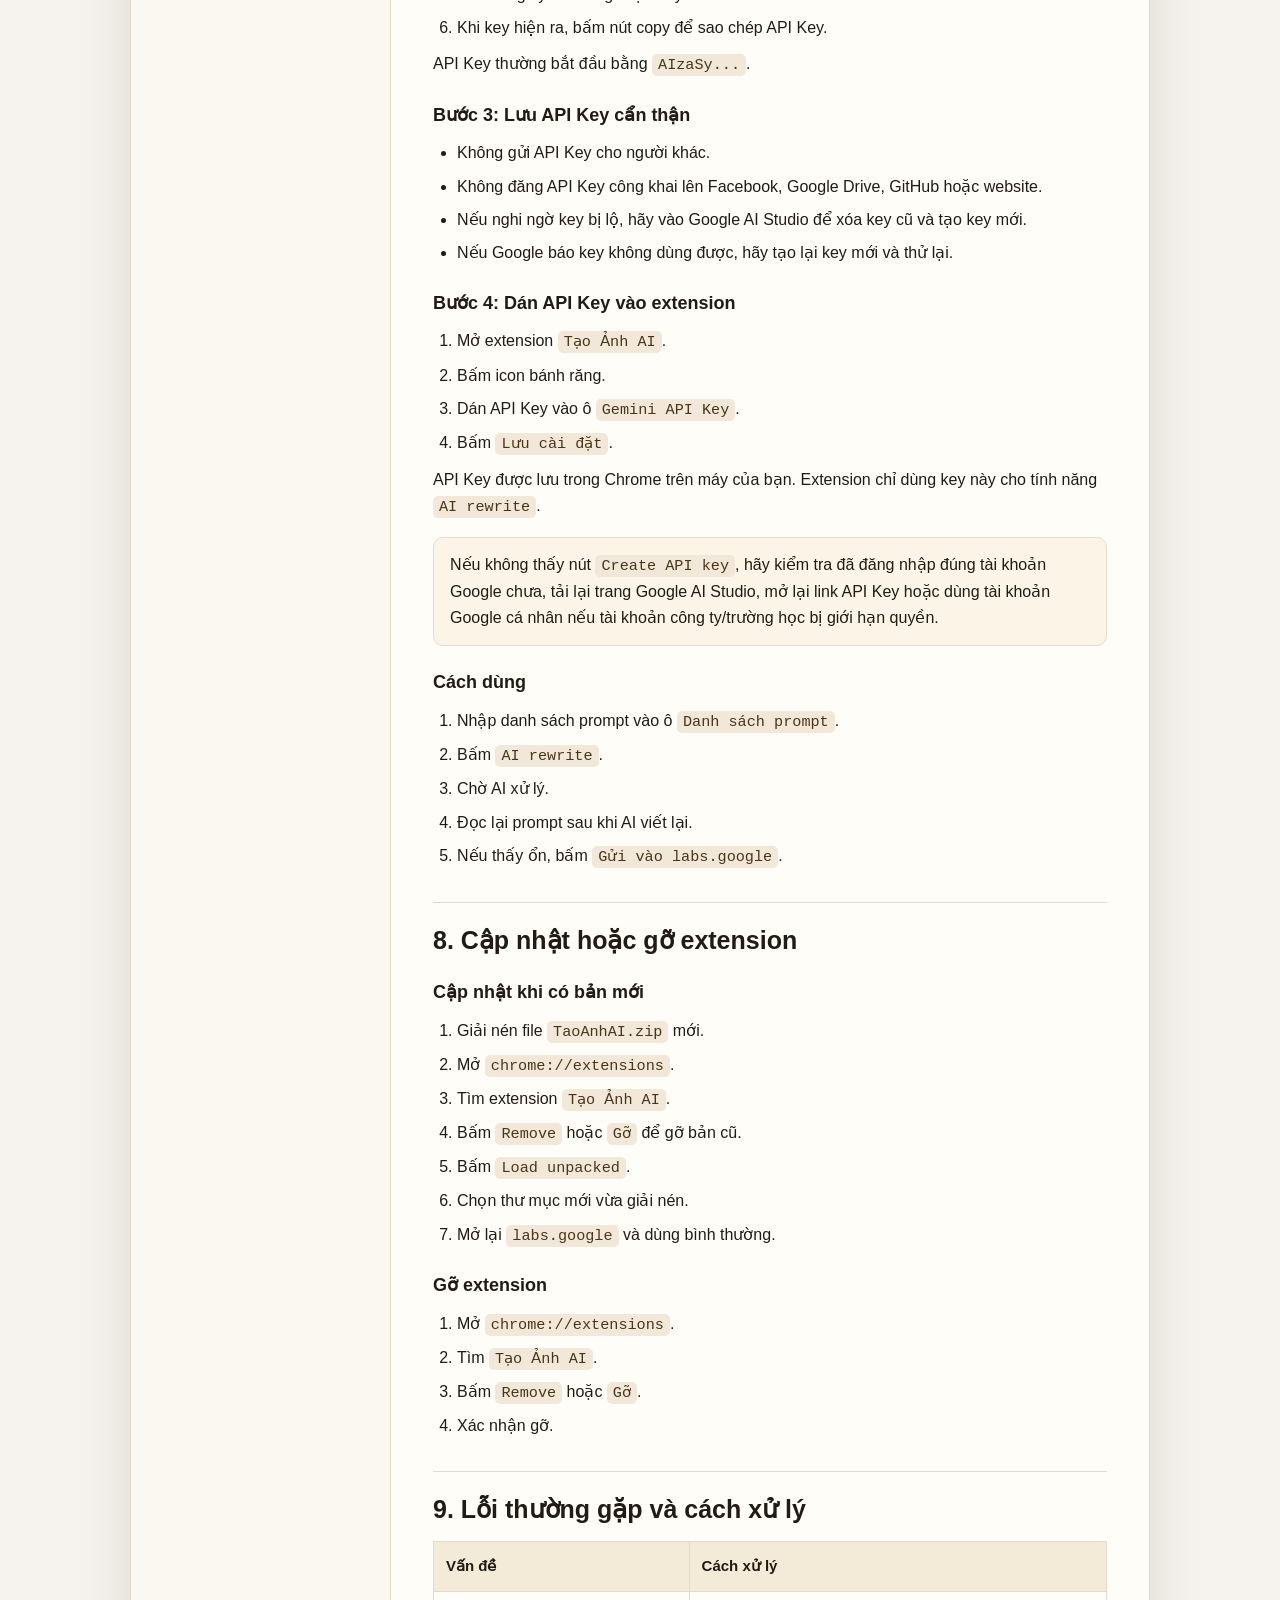
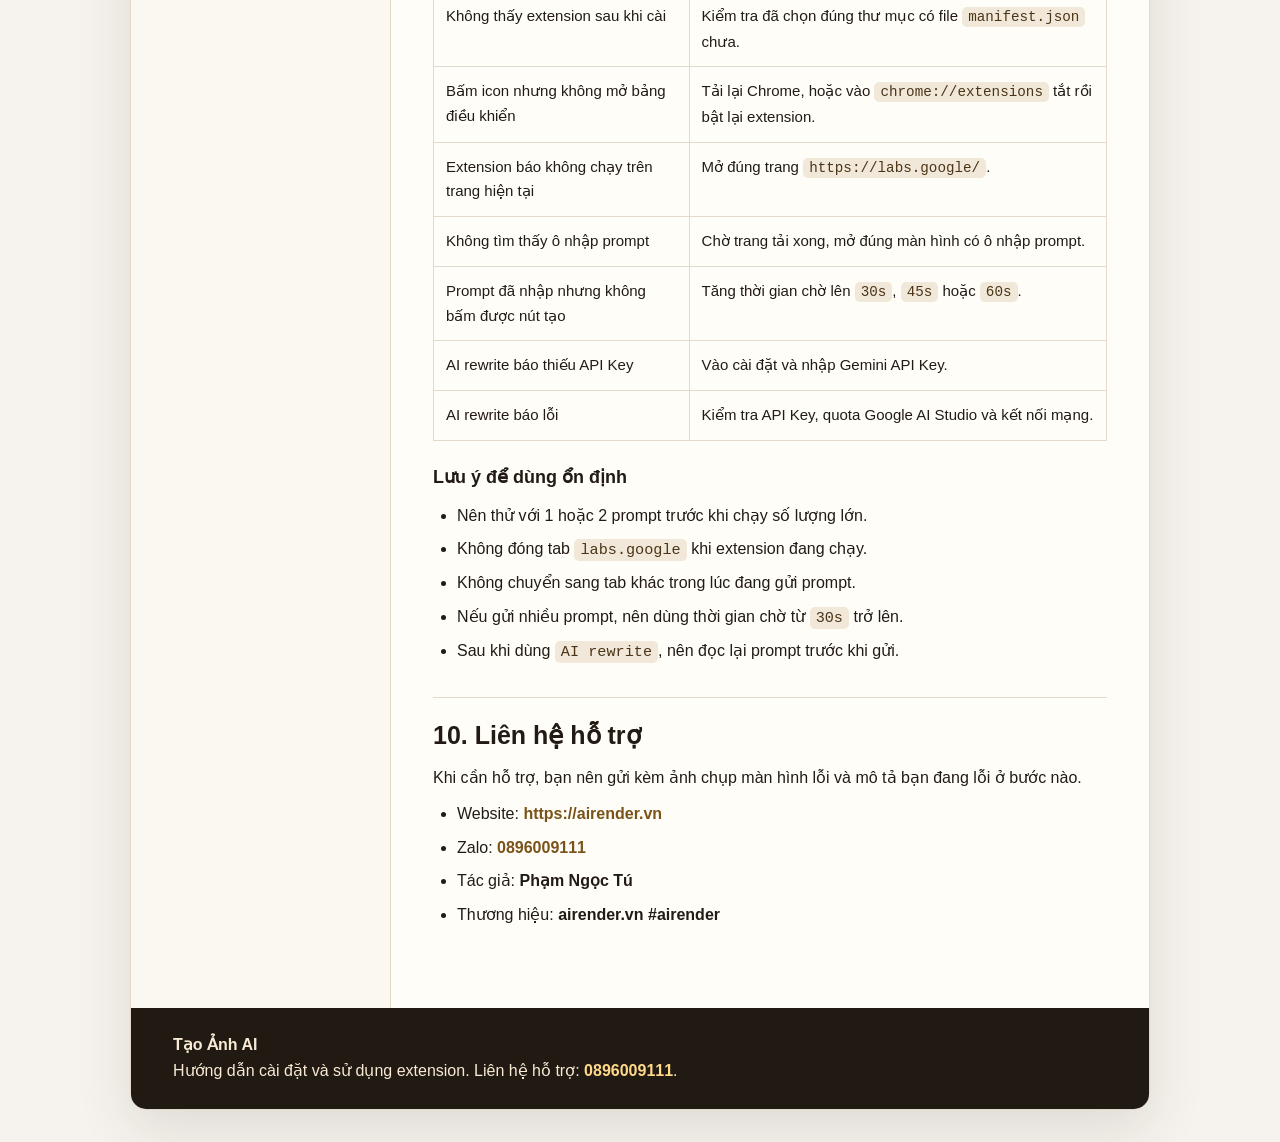
==== commit b162f832: "Add detailed Gemini API key guide" ====
--- a/HUONG_DAN_SU_DUNG.html
+++ b/HUONG_DAN_SU_DUNG.html
@@ -445,16 +445,45 @@
           <p><code>AI rewrite</code> dùng Gemini API để viết lại prompt cho rõ ràng hơn, chi tiết hơn và phù hợp hơn với tạo ảnh.</p>
           <p>Tính năng này không bắt buộc. Nếu không dùng <code>AI rewrite</code>, bạn vẫn gửi prompt tự động bình thường.</p>
 
-          <h3>Cài Gemini API Key</h3>
-          <ol>
-            <li>Mở <a href="https://aistudio.google.com/app/apikey" target="_blank" rel="noopener">https://aistudio.google.com/app/apikey</a>.</li>
-            <li>Đăng nhập tài khoản Google.</li>
-            <li>Chọn <code>Create API key</code>.</li>
-            <li>Sao chép key bắt đầu bằng <code>AIzaSy...</code>.</li>
-            <li>Mở extension, bấm icon bánh răng.</li>
+          <h3>Bước 1: Mở Google AI Studio</h3>
+          <ol>
+            <li>Mở Chrome.</li>
+            <li>Truy cập trang lấy API Key của Google AI Studio: <a href="https://aistudio.google.com/app/apikey" target="_blank" rel="noopener">https://aistudio.google.com/app/apikey</a>.</li>
+            <li>Đăng nhập bằng tài khoản Google của bạn.</li>
+            <li>Nếu Google hỏi đồng ý điều khoản sử dụng, hãy đọc và bấm đồng ý để tiếp tục.</li>
+          </ol>
+
+          <h3>Bước 2: Tạo Gemini API Key</h3>
+          <ol>
+            <li>Sau khi vào trang API Key, tìm nút <code>Create API key</code>.</li>
+            <li>Bấm <code>Create API key</code>.</li>
+            <li>Nếu hệ thống hỏi chọn project, bạn có thể chọn một project có sẵn.</li>
+            <li>Nếu chưa có project, chọn tạo project mới hoặc để Google AI Studio tạo project tự động nếu có tùy chọn này.</li>
+            <li>Chờ vài giây để Google tạo key.</li>
+            <li>Khi key hiện ra, bấm nút copy để sao chép API Key.</li>
+          </ol>
+          <p>API Key thường bắt đầu bằng <code>AIzaSy...</code>.</p>
+
+          <h3>Bước 3: Lưu API Key cẩn thận</h3>
+          <ul>
+            <li>Không gửi API Key cho người khác.</li>
+            <li>Không đăng API Key công khai lên Facebook, Google Drive, GitHub hoặc website.</li>
+            <li>Nếu nghi ngờ key bị lộ, hãy vào Google AI Studio để xóa key cũ và tạo key mới.</li>
+            <li>Nếu Google báo key không dùng được, hãy tạo lại key mới và thử lại.</li>
+          </ul>
+
+          <h3>Bước 4: Dán API Key vào extension</h3>
+          <ol>
+            <li>Mở extension <code>Tạo Ảnh AI</code>.</li>
+            <li>Bấm icon bánh răng.</li>
             <li>Dán API Key vào ô <code>Gemini API Key</code>.</li>
             <li>Bấm <code>Lưu cài đặt</code>.</li>
           </ol>
+          <p>API Key được lưu trong Chrome trên máy của bạn. Extension chỉ dùng key này cho tính năng <code>AI rewrite</code>.</p>
+
+          <div class="note">
+            Nếu không thấy nút <code>Create API key</code>, hãy kiểm tra đã đăng nhập đúng tài khoản Google chưa, tải lại trang Google AI Studio, mở lại link API Key hoặc dùng tài khoản Google cá nhân nếu tài khoản công ty/trường học bị giới hạn quyền.
+          </div>
 
           <h3>Cách dùng</h3>
           <ol>
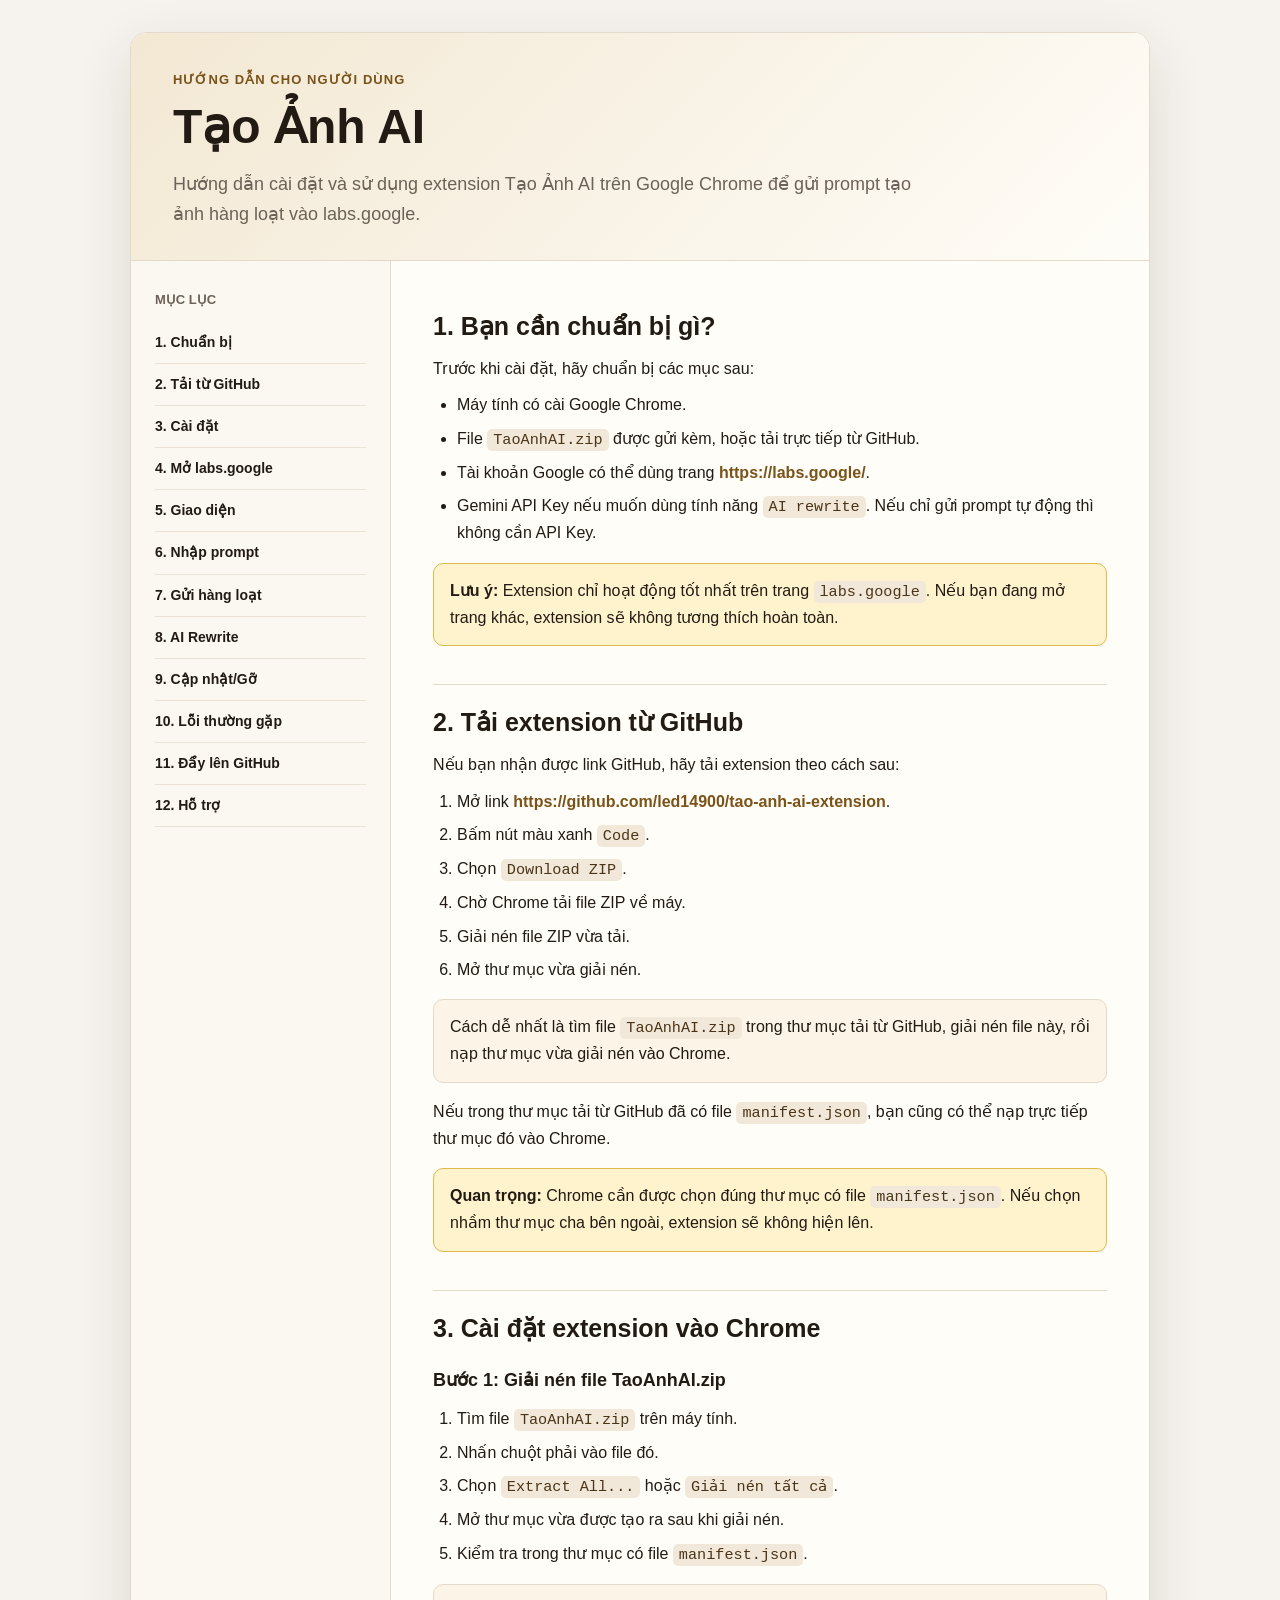
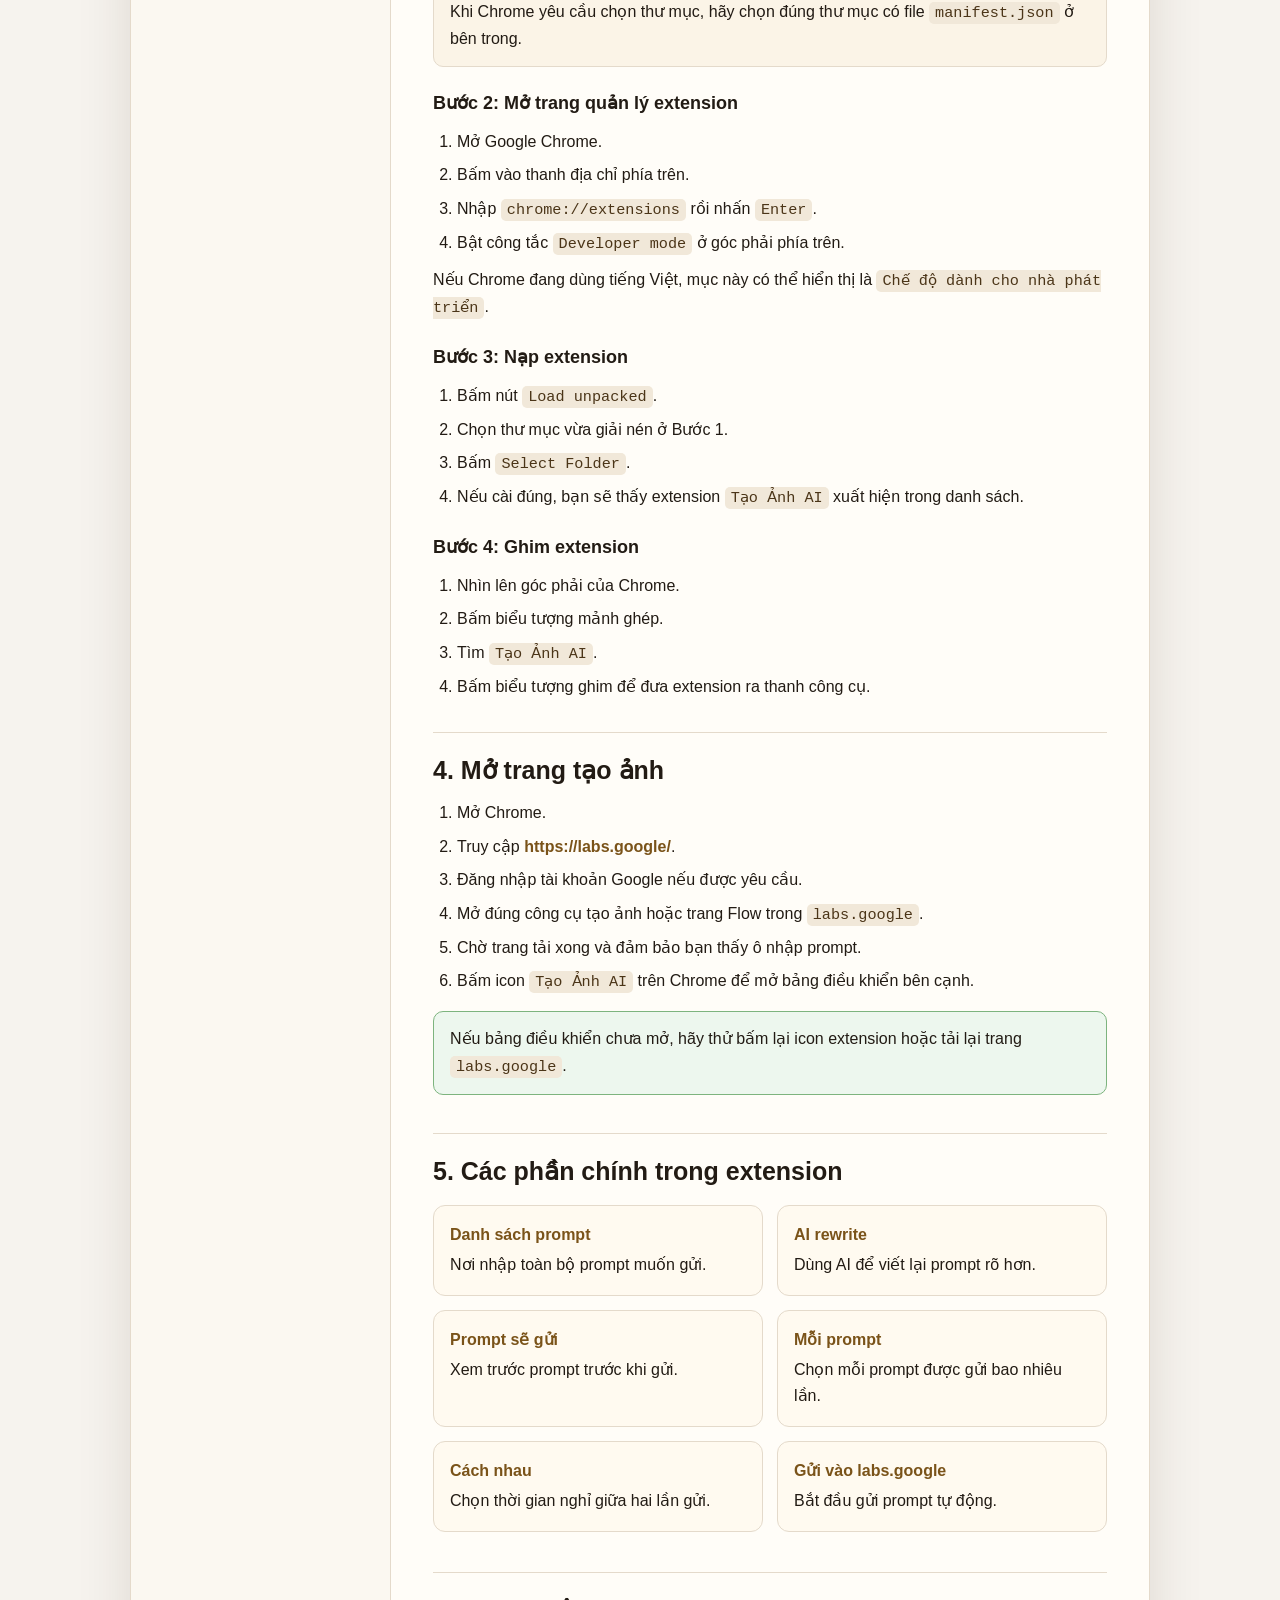
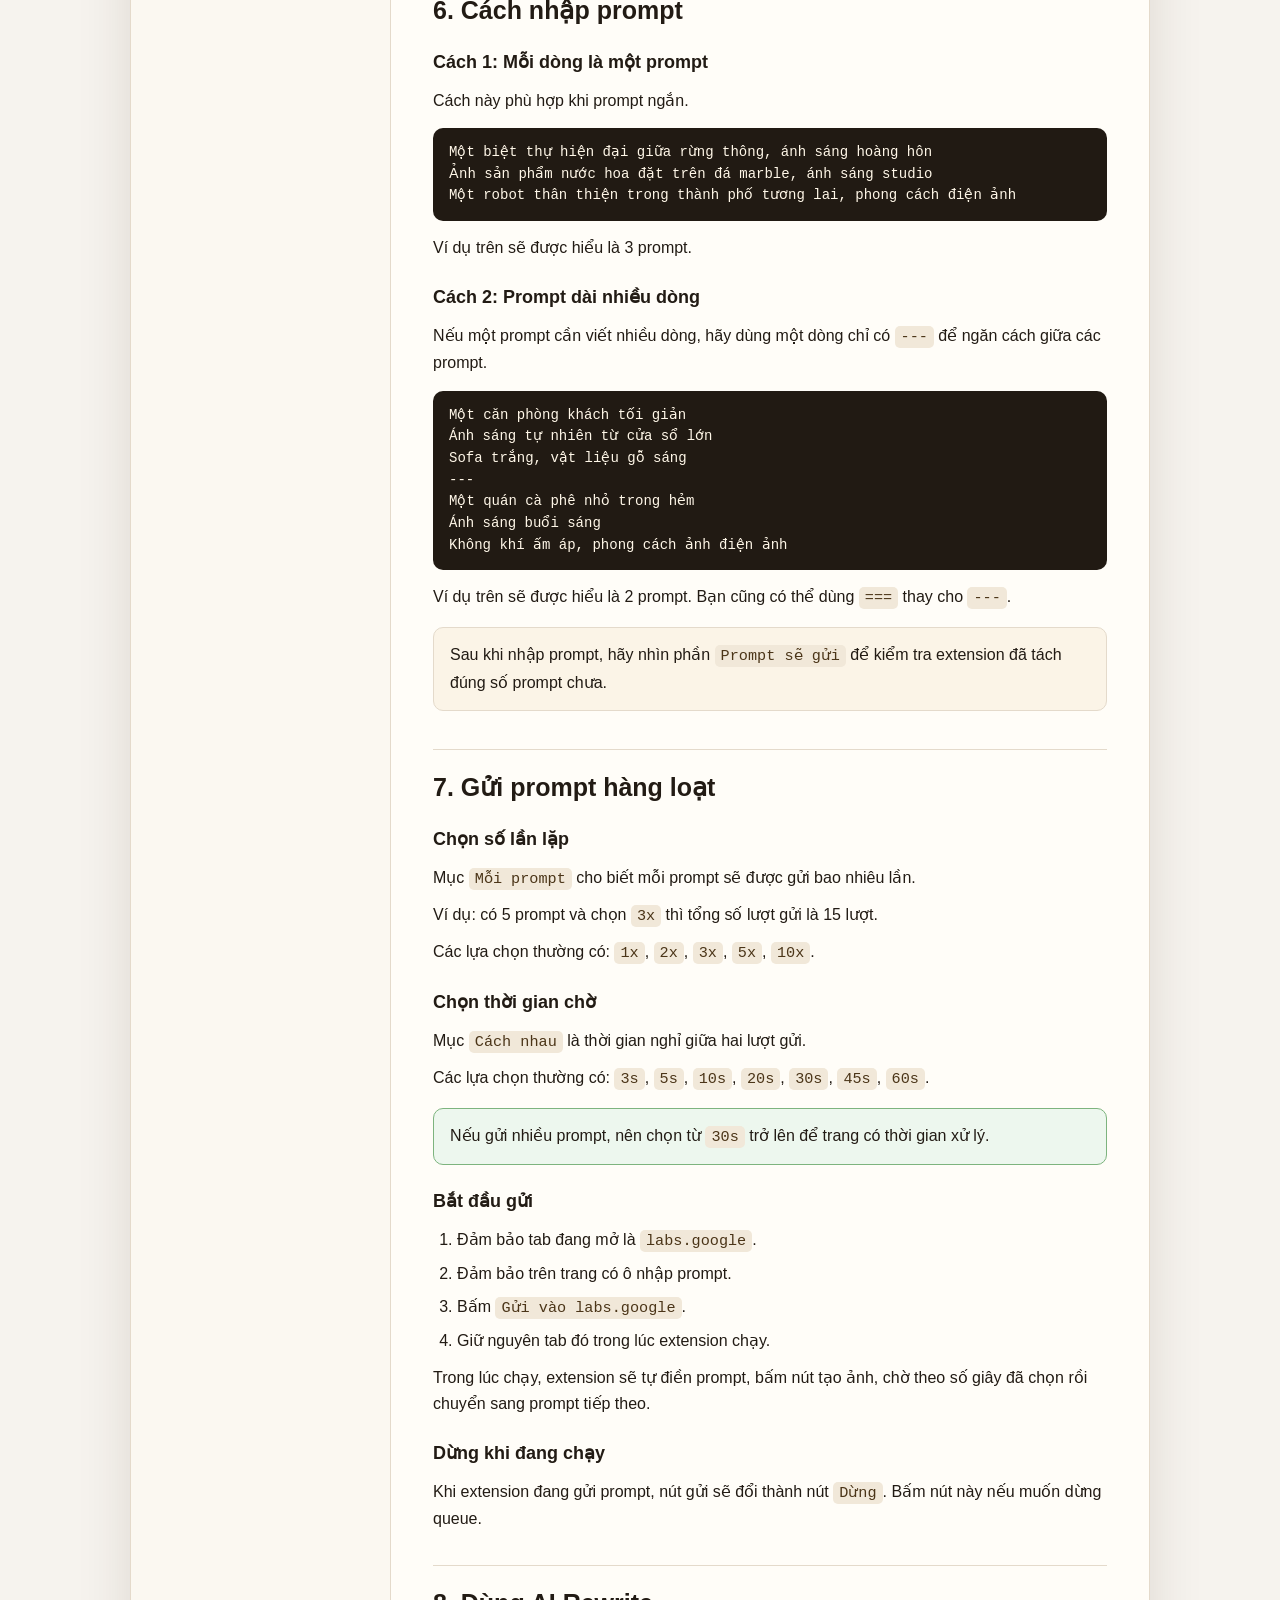
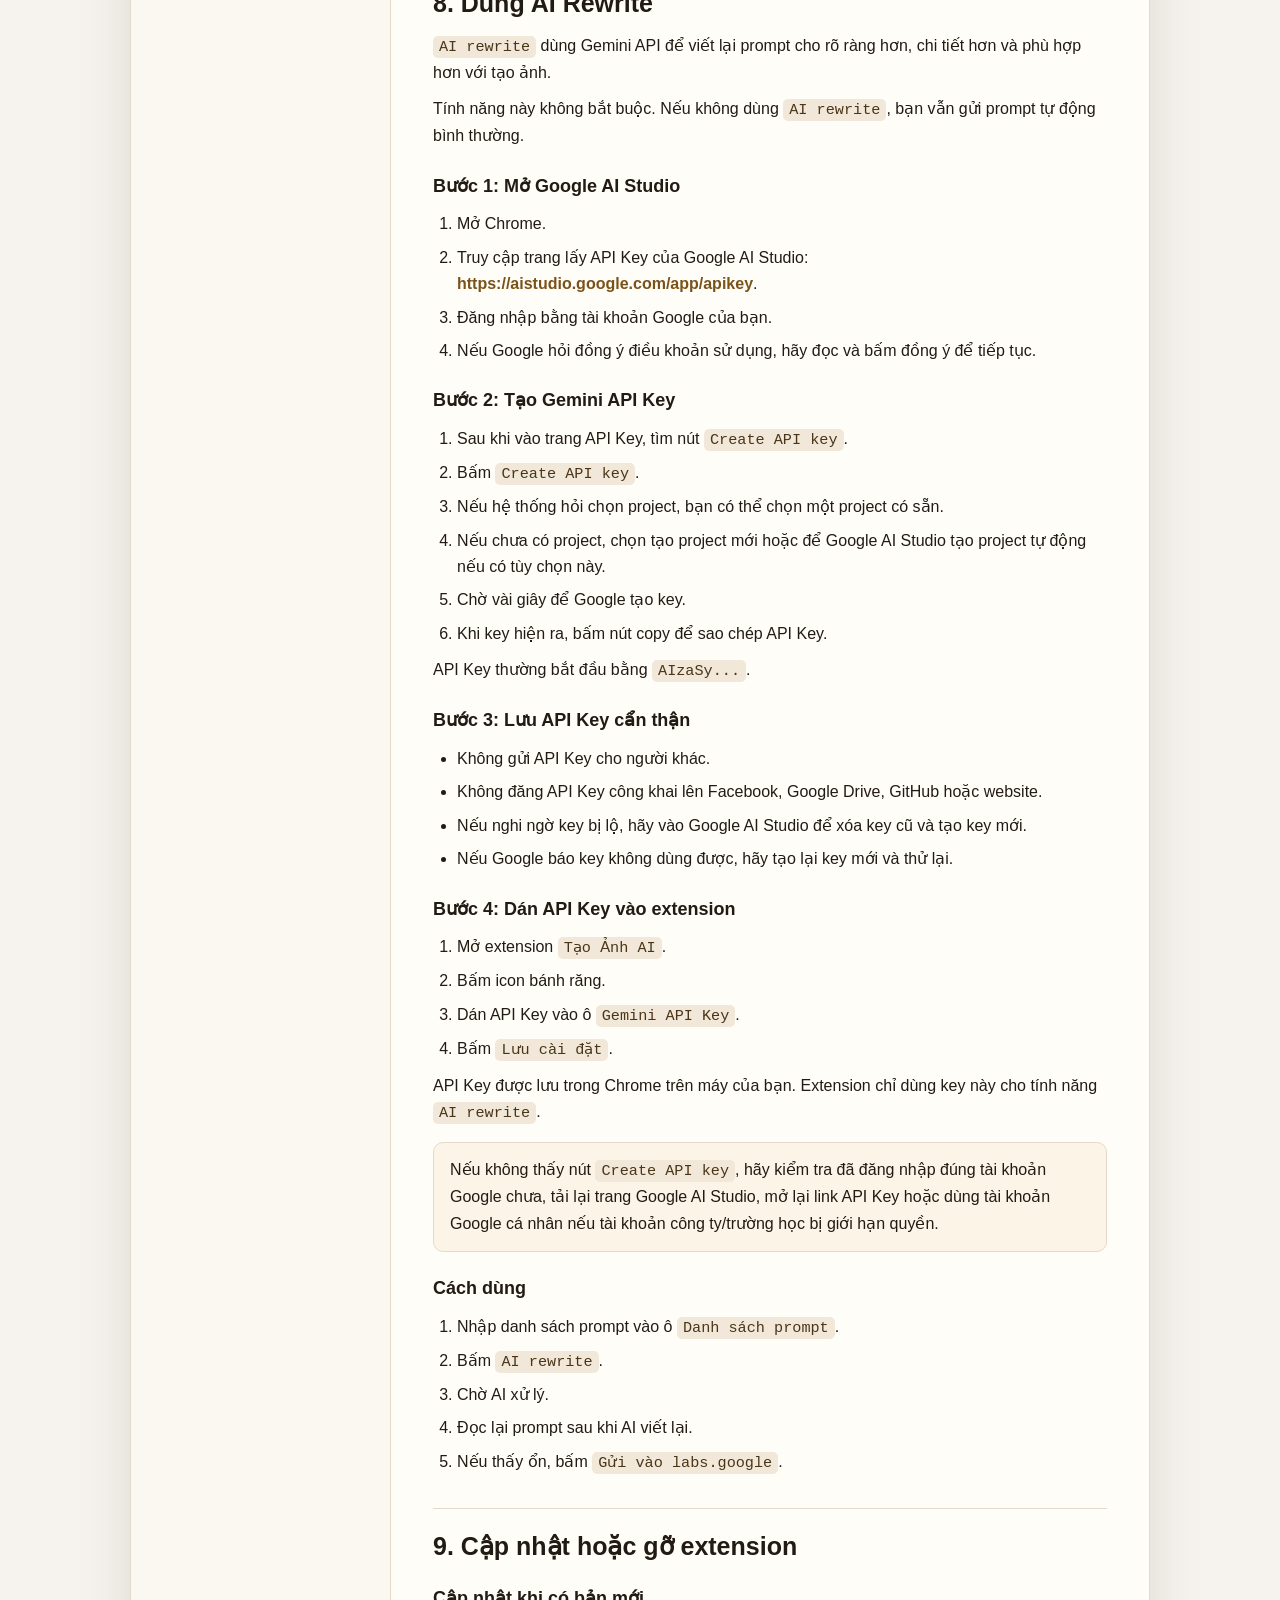
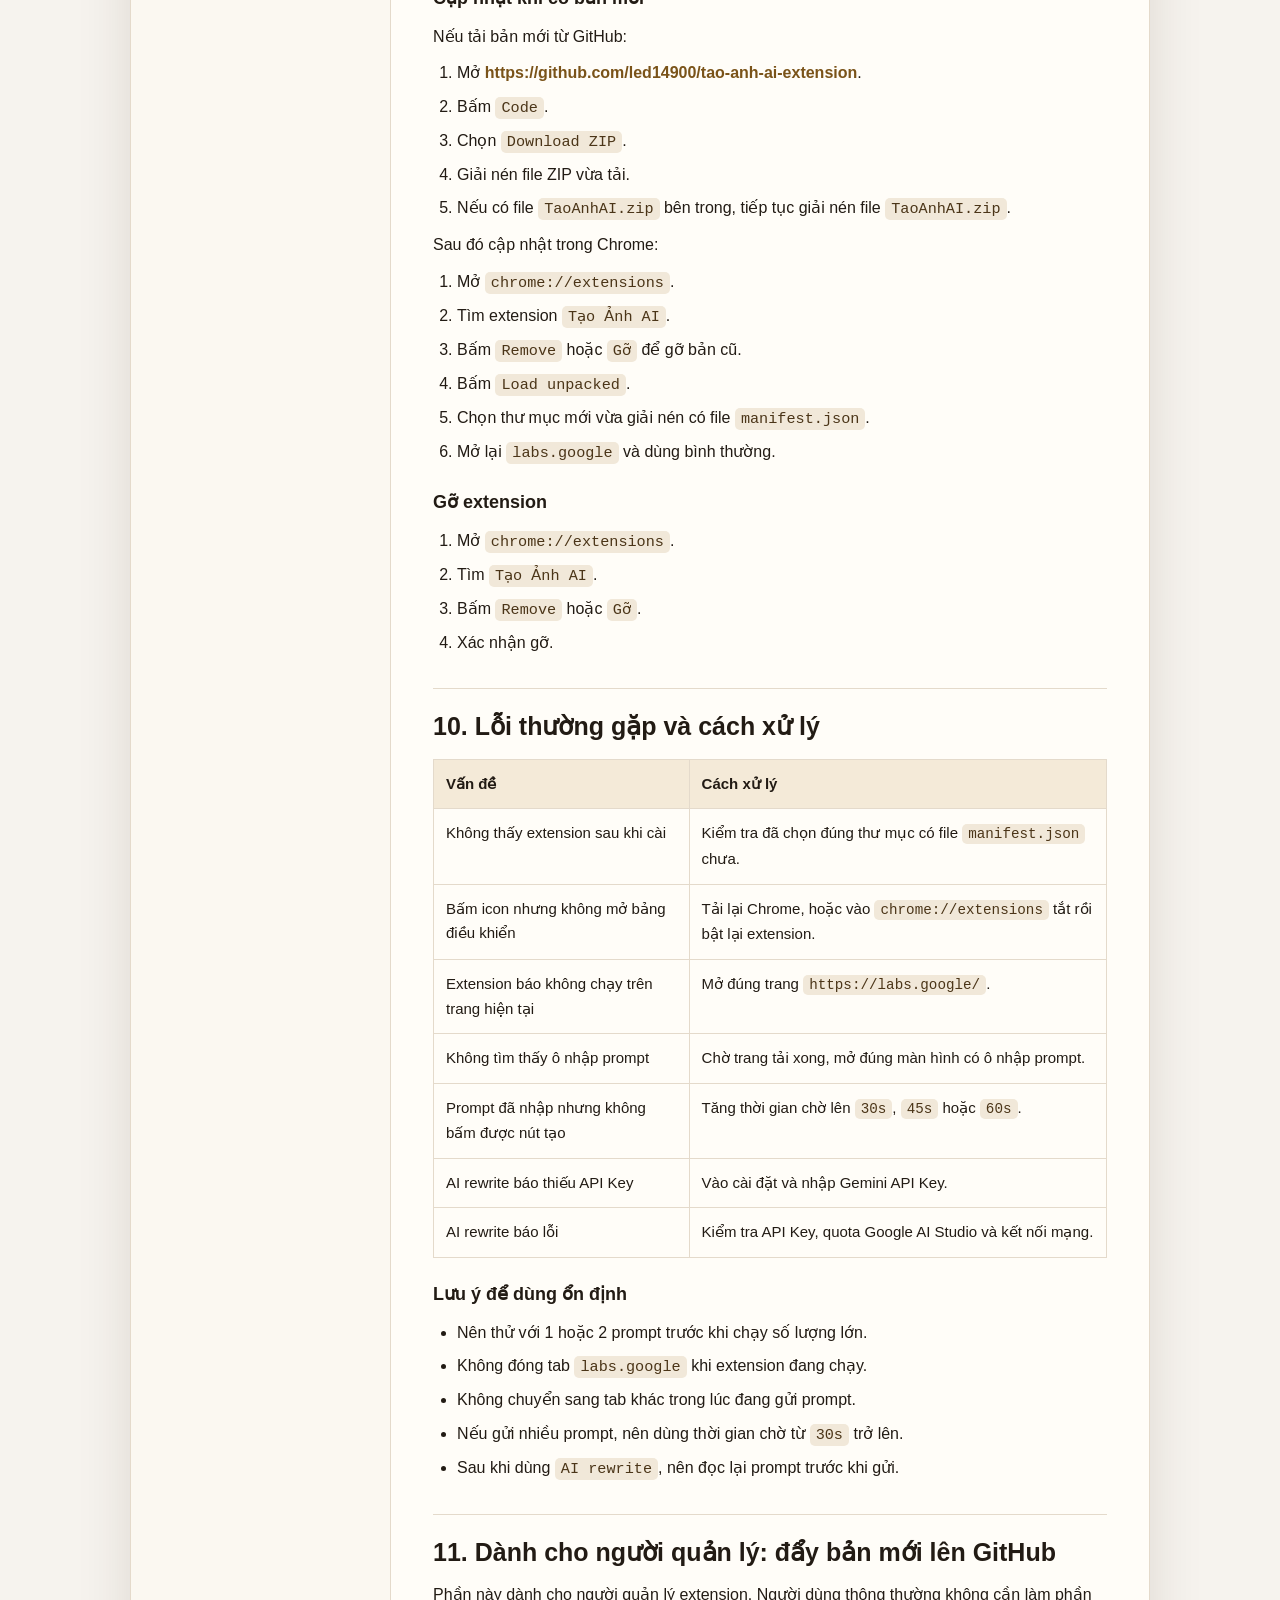
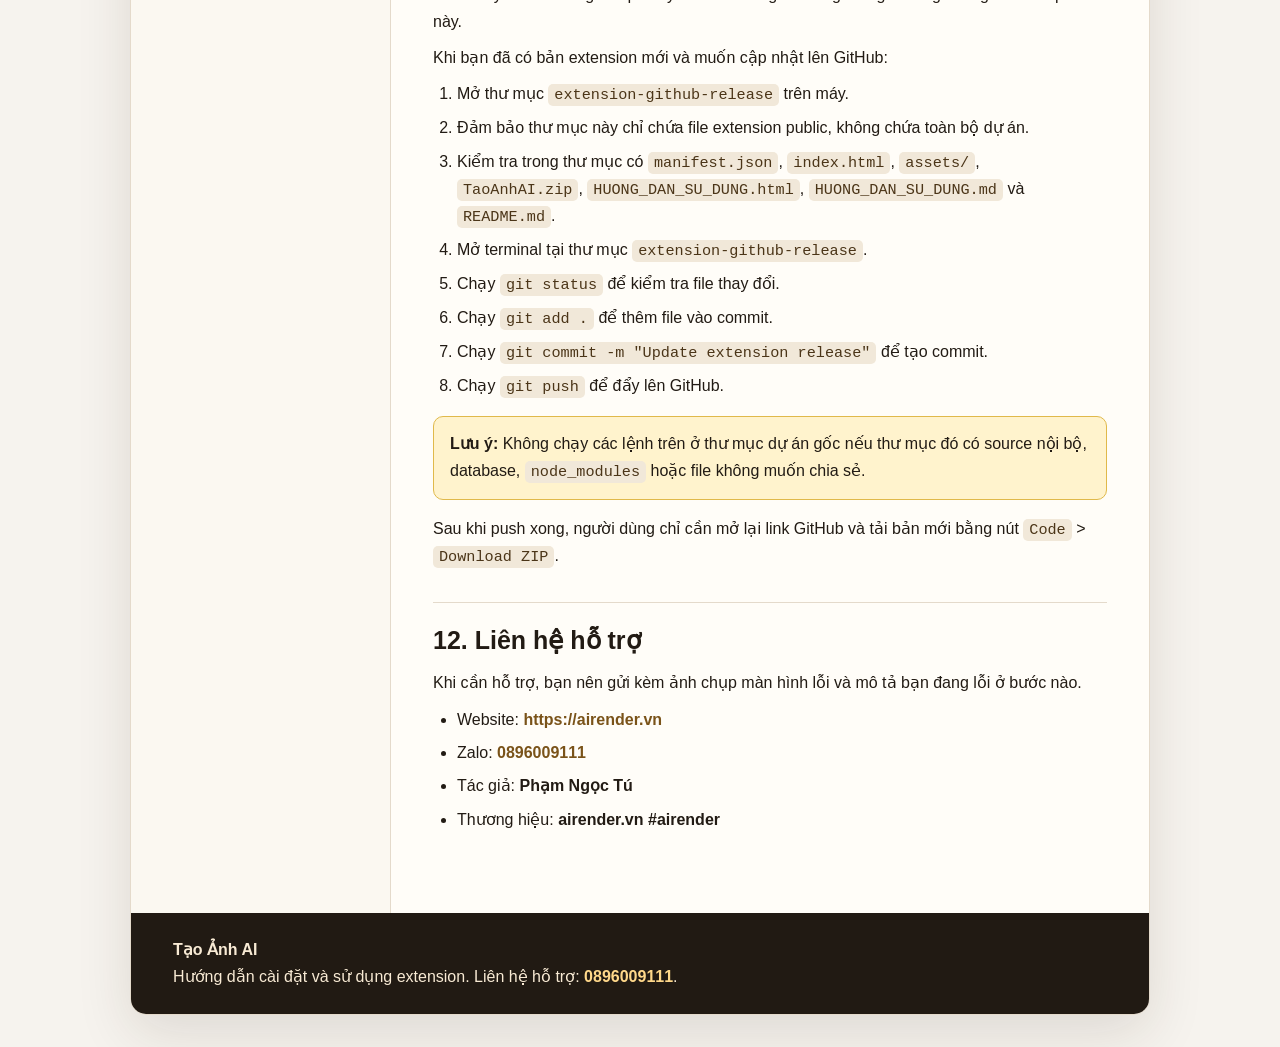
==== commit ac74217d: "Add GitHub download and update guide" ====
--- a/HUONG_DAN_SU_DUNG.html
+++ b/HUONG_DAN_SU_DUNG.html
@@ -30,13 +30,15 @@
       margin: 0;
       background: var(--bg);
       color: var(--text);
-      font-family: Arial, Helvetica, sans-serif;
+      font-family: "Segoe UI", Roboto, "Helvetica Neue", Arial, sans-serif;
       line-height: 1.65;
+      -webkit-font-smoothing: antialiased;
+      text-rendering: optimizeLegibility;
     }
 
     a {
       color: var(--gold-dark);
-      font-weight: 700;
+      font-weight: 600;
       text-decoration: none;
     }
 
@@ -66,7 +68,7 @@
       margin: 0 0 10px;
       color: var(--gold-dark);
       font-size: 13px;
-      font-weight: 800;
+      font-weight: 700;
       letter-spacing: 0.08em;
       text-transform: uppercase;
     }
@@ -74,6 +76,7 @@
     h1 {
       margin: 0;
       font-size: clamp(30px, 5vw, 48px);
+      font-weight: 700;
       line-height: 1.12;
       letter-spacing: 0;
     }
@@ -101,7 +104,7 @@
       margin: 0 0 12px;
       color: var(--muted);
       font-size: 13px;
-      font-weight: 800;
+      font-weight: 700;
       text-transform: uppercase;
     }
 
@@ -110,7 +113,7 @@
       padding: 9px 0;
       color: var(--text);
       font-size: 14px;
-      font-weight: 700;
+      font-weight: 600;
       border-bottom: 1px solid rgba(228, 218, 203, 0.7);
     }
 
@@ -131,12 +134,14 @@
     h2 {
       margin: 0 0 14px;
       font-size: 25px;
+      font-weight: 700;
       line-height: 1.25;
     }
 
     h3 {
       margin: 22px 0 8px;
       font-size: 18px;
+      font-weight: 700;
     }
 
     p {
@@ -215,6 +220,7 @@
       display: block;
       margin-bottom: 4px;
       color: var(--gold-dark);
+      font-weight: 700;
     }
 
     table {
@@ -291,15 +297,17 @@
       <nav aria-label="Mục lục">
         <p class="nav-title">Mục lục</p>
         <a href="#prepare">1. Chuẩn bị</a>
-        <a href="#install">2. Cài đặt</a>
-        <a href="#open">3. Mở labs.google</a>
-        <a href="#interface">4. Giao diện</a>
-        <a href="#prompt">5. Nhập prompt</a>
-        <a href="#batch">6. Gửi hàng loạt</a>
-        <a href="#rewrite">7. AI Rewrite</a>
-        <a href="#update">8. Cập nhật/Gỡ</a>
-        <a href="#errors">9. Lỗi thường gặp</a>
-        <a href="#contact">10. Hỗ trợ</a>
+        <a href="#github-download">2. Tải từ GitHub</a>
+        <a href="#install">3. Cài đặt</a>
+        <a href="#open">4. Mở labs.google</a>
+        <a href="#interface">5. Giao diện</a>
+        <a href="#prompt">6. Nhập prompt</a>
+        <a href="#batch">7. Gửi hàng loạt</a>
+        <a href="#rewrite">8. AI Rewrite</a>
+        <a href="#update">9. Cập nhật/Gỡ</a>
+        <a href="#errors">10. Lỗi thường gặp</a>
+        <a href="#maintainer">11. Đẩy lên GitHub</a>
+        <a href="#contact">12. Hỗ trợ</a>
       </nav>
 
       <main>
@@ -308,7 +316,7 @@
           <p>Trước khi cài đặt, hãy chuẩn bị các mục sau:</p>
           <ul>
             <li>Máy tính có cài Google Chrome.</li>
-            <li>File <code>TaoAnhAI.zip</code> được gửi kèm.</li>
+            <li>File <code>TaoAnhAI.zip</code> được gửi kèm, hoặc tải trực tiếp từ GitHub.</li>
             <li>Tài khoản Google có thể dùng trang <a href="https://labs.google/" target="_blank" rel="noopener">https://labs.google/</a>.</li>
             <li>Gemini API Key nếu muốn dùng tính năng <code>AI rewrite</code>. Nếu chỉ gửi prompt tự động thì không cần API Key.</li>
           </ul>
@@ -317,8 +325,28 @@
           </div>
         </section>
 
+        <section id="github-download">
+          <h2>2. Tải extension từ GitHub</h2>
+          <p>Nếu bạn nhận được link GitHub, hãy tải extension theo cách sau:</p>
+          <ol>
+            <li>Mở link <a href="https://github.com/led14900/tao-anh-ai-extension" target="_blank" rel="noopener">https://github.com/led14900/tao-anh-ai-extension</a>.</li>
+            <li>Bấm nút màu xanh <code>Code</code>.</li>
+            <li>Chọn <code>Download ZIP</code>.</li>
+            <li>Chờ Chrome tải file ZIP về máy.</li>
+            <li>Giải nén file ZIP vừa tải.</li>
+            <li>Mở thư mục vừa giải nén.</li>
+          </ol>
+          <div class="note">
+            Cách dễ nhất là tìm file <code>TaoAnhAI.zip</code> trong thư mục tải từ GitHub, giải nén file này, rồi nạp thư mục vừa giải nén vào Chrome.
+          </div>
+          <p>Nếu trong thư mục tải từ GitHub đã có file <code>manifest.json</code>, bạn cũng có thể nạp trực tiếp thư mục đó vào Chrome.</p>
+          <div class="warning">
+            <strong>Quan trọng:</strong> Chrome cần được chọn đúng thư mục có file <code>manifest.json</code>. Nếu chọn nhầm thư mục cha bên ngoài, extension sẽ không hiện lên.
+          </div>
+        </section>
+
         <section id="install">
-          <h2>2. Cài đặt extension vào Chrome</h2>
+          <h2>3. Cài đặt extension vào Chrome</h2>
 
           <h3>Bước 1: Giải nén file TaoAnhAI.zip</h3>
           <ol>
@@ -359,7 +387,7 @@
         </section>
 
         <section id="open">
-          <h2>3. Mở trang tạo ảnh</h2>
+          <h2>4. Mở trang tạo ảnh</h2>
           <ol>
             <li>Mở Chrome.</li>
             <li>Truy cập <a href="https://labs.google/" target="_blank" rel="noopener">https://labs.google/</a>.</li>
@@ -374,7 +402,7 @@
         </section>
 
         <section id="interface">
-          <h2>4. Các phần chính trong extension</h2>
+          <h2>5. Các phần chính trong extension</h2>
           <div class="quick-grid">
             <div class="box"><strong>Danh sách prompt</strong>Nơi nhập toàn bộ prompt muốn gửi.</div>
             <div class="box"><strong>AI rewrite</strong>Dùng AI để viết lại prompt rõ hơn.</div>
@@ -386,7 +414,7 @@
         </section>
 
         <section id="prompt">
-          <h2>5. Cách nhập prompt</h2>
+          <h2>6. Cách nhập prompt</h2>
 
           <h3>Cách 1: Mỗi dòng là một prompt</h3>
           <p>Cách này phù hợp khi prompt ngắn.</p>
@@ -412,7 +440,7 @@
         </section>
 
         <section id="batch">
-          <h2>6. Gửi prompt hàng loạt</h2>
+          <h2>7. Gửi prompt hàng loạt</h2>
 
           <h3>Chọn số lần lặp</h3>
           <p>Mục <code>Mỗi prompt</code> cho biết mỗi prompt sẽ được gửi bao nhiêu lần.</p>
@@ -441,7 +469,7 @@
         </section>
 
         <section id="rewrite">
-          <h2>7. Dùng AI Rewrite</h2>
+          <h2>8. Dùng AI Rewrite</h2>
           <p><code>AI rewrite</code> dùng Gemini API để viết lại prompt cho rõ ràng hơn, chi tiết hơn và phù hợp hơn với tạo ảnh.</p>
           <p>Tính năng này không bắt buộc. Nếu không dùng <code>AI rewrite</code>, bạn vẫn gửi prompt tự động bình thường.</p>
 
@@ -496,16 +524,24 @@
         </section>
 
         <section id="update">
-          <h2>8. Cập nhật hoặc gỡ extension</h2>
+          <h2>9. Cập nhật hoặc gỡ extension</h2>
 
           <h3>Cập nhật khi có bản mới</h3>
-          <ol>
-            <li>Giải nén file <code>TaoAnhAI.zip</code> mới.</li>
+          <p>Nếu tải bản mới từ GitHub:</p>
+          <ol>
+            <li>Mở <a href="https://github.com/led14900/tao-anh-ai-extension" target="_blank" rel="noopener">https://github.com/led14900/tao-anh-ai-extension</a>.</li>
+            <li>Bấm <code>Code</code>.</li>
+            <li>Chọn <code>Download ZIP</code>.</li>
+            <li>Giải nén file ZIP vừa tải.</li>
+            <li>Nếu có file <code>TaoAnhAI.zip</code> bên trong, tiếp tục giải nén file <code>TaoAnhAI.zip</code>.</li>
+          </ol>
+          <p>Sau đó cập nhật trong Chrome:</p>
+          <ol>
             <li>Mở <code>chrome://extensions</code>.</li>
             <li>Tìm extension <code>Tạo Ảnh AI</code>.</li>
             <li>Bấm <code>Remove</code> hoặc <code>Gỡ</code> để gỡ bản cũ.</li>
             <li>Bấm <code>Load unpacked</code>.</li>
-            <li>Chọn thư mục mới vừa giải nén.</li>
+            <li>Chọn thư mục mới vừa giải nén có file <code>manifest.json</code>.</li>
             <li>Mở lại <code>labs.google</code> và dùng bình thường.</li>
           </ol>
 
@@ -519,7 +555,7 @@
         </section>
 
         <section id="errors">
-          <h2>9. Lỗi thường gặp và cách xử lý</h2>
+          <h2>10. Lỗi thường gặp và cách xử lý</h2>
           <table>
             <thead>
               <tr>
@@ -569,8 +605,28 @@
           </ul>
         </section>
 
+        <section id="maintainer">
+          <h2>11. Dành cho người quản lý: đẩy bản mới lên GitHub</h2>
+          <p>Phần này dành cho người quản lý extension. Người dùng thông thường không cần làm phần này.</p>
+          <p>Khi bạn đã có bản extension mới và muốn cập nhật lên GitHub:</p>
+          <ol>
+            <li>Mở thư mục <code>extension-github-release</code> trên máy.</li>
+            <li>Đảm bảo thư mục này chỉ chứa file extension public, không chứa toàn bộ dự án.</li>
+            <li>Kiểm tra trong thư mục có <code>manifest.json</code>, <code>index.html</code>, <code>assets/</code>, <code>TaoAnhAI.zip</code>, <code>HUONG_DAN_SU_DUNG.html</code>, <code>HUONG_DAN_SU_DUNG.md</code> và <code>README.md</code>.</li>
+            <li>Mở terminal tại thư mục <code>extension-github-release</code>.</li>
+            <li>Chạy <code>git status</code> để kiểm tra file thay đổi.</li>
+            <li>Chạy <code>git add .</code> để thêm file vào commit.</li>
+            <li>Chạy <code>git commit -m "Update extension release"</code> để tạo commit.</li>
+            <li>Chạy <code>git push</code> để đẩy lên GitHub.</li>
+          </ol>
+          <div class="warning">
+            <strong>Lưu ý:</strong> Không chạy các lệnh trên ở thư mục dự án gốc nếu thư mục đó có source nội bộ, database, <code>node_modules</code> hoặc file không muốn chia sẻ.
+          </div>
+          <p>Sau khi push xong, người dùng chỉ cần mở lại link GitHub và tải bản mới bằng nút <code>Code</code> &gt; <code>Download ZIP</code>.</p>
+        </section>
+
         <section id="contact">
-          <h2>10. Liên hệ hỗ trợ</h2>
+          <h2>12. Liên hệ hỗ trợ</h2>
           <p>Khi cần hỗ trợ, bạn nên gửi kèm ảnh chụp màn hình lỗi và mô tả bạn đang lỗi ở bước nào.</p>
           <ul>
             <li>Website: <a href="https://airender.vn" target="_blank" rel="noopener">https://airender.vn</a></li>
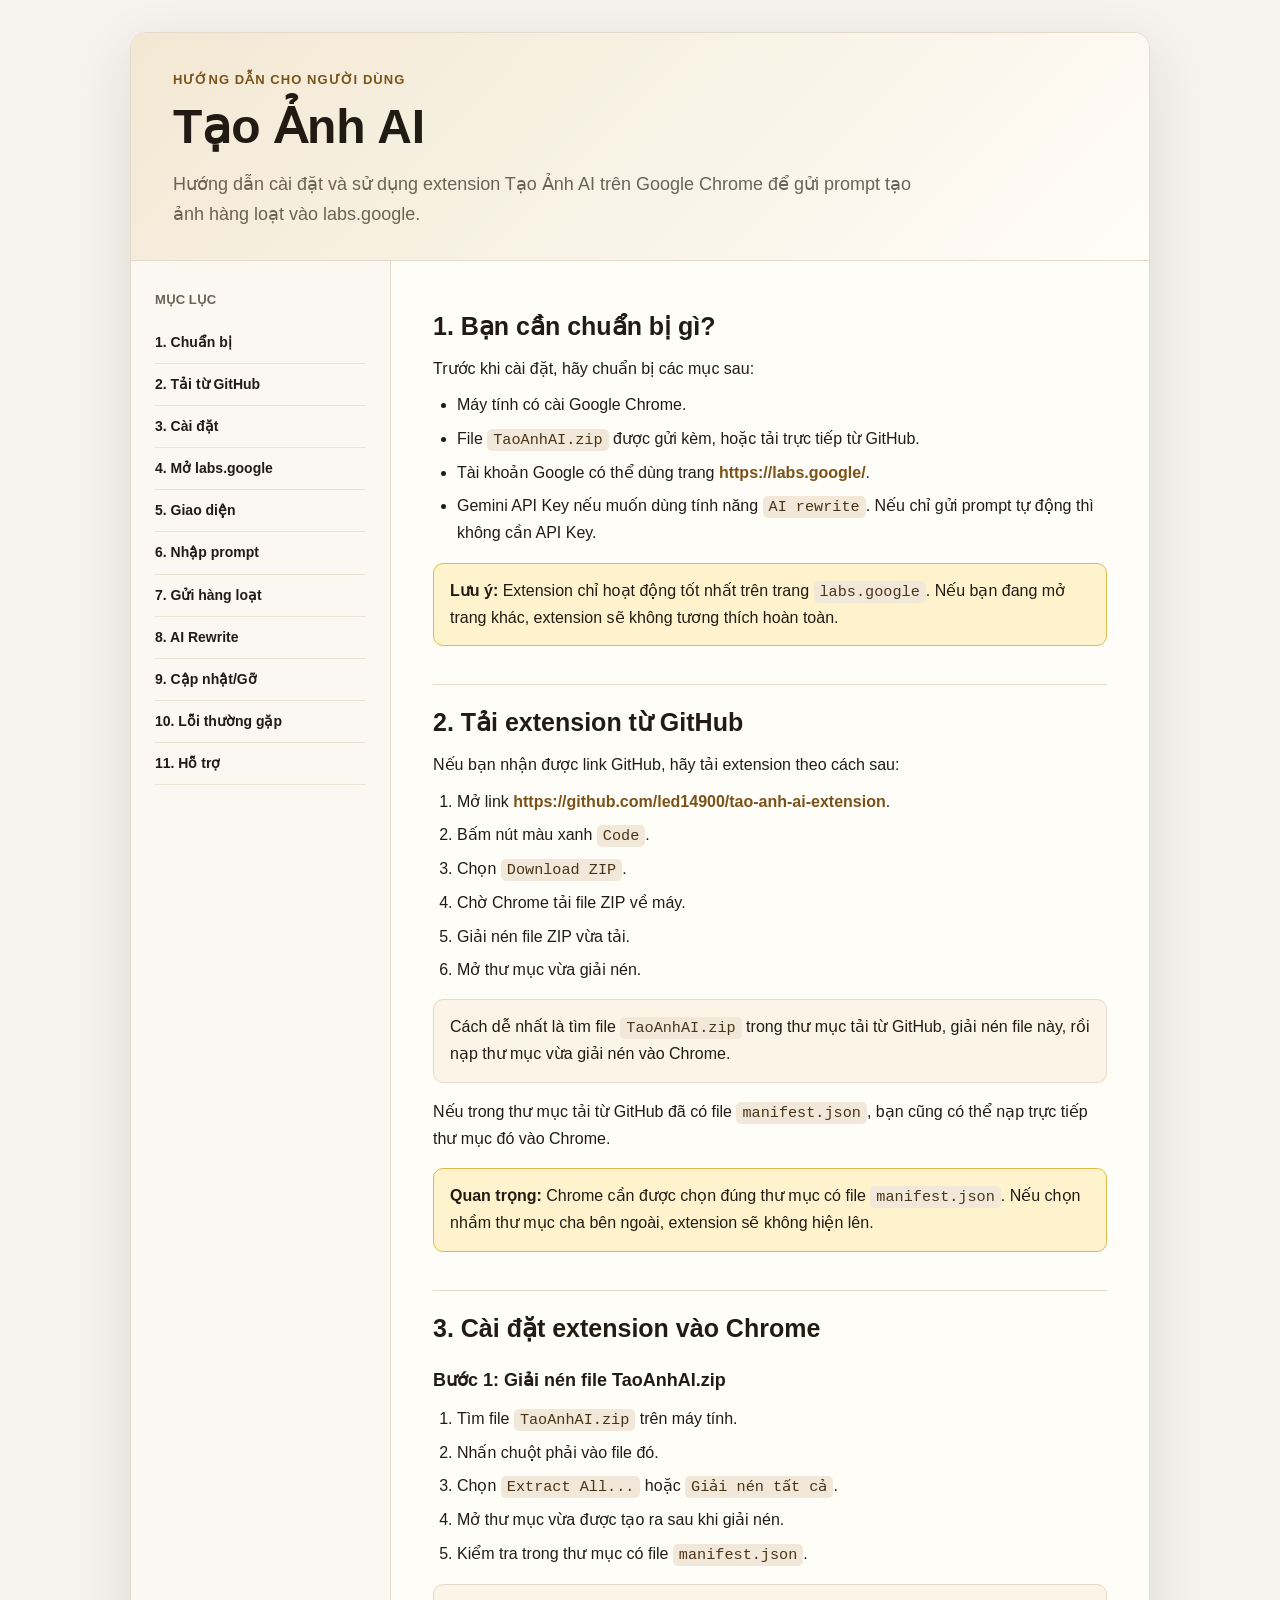
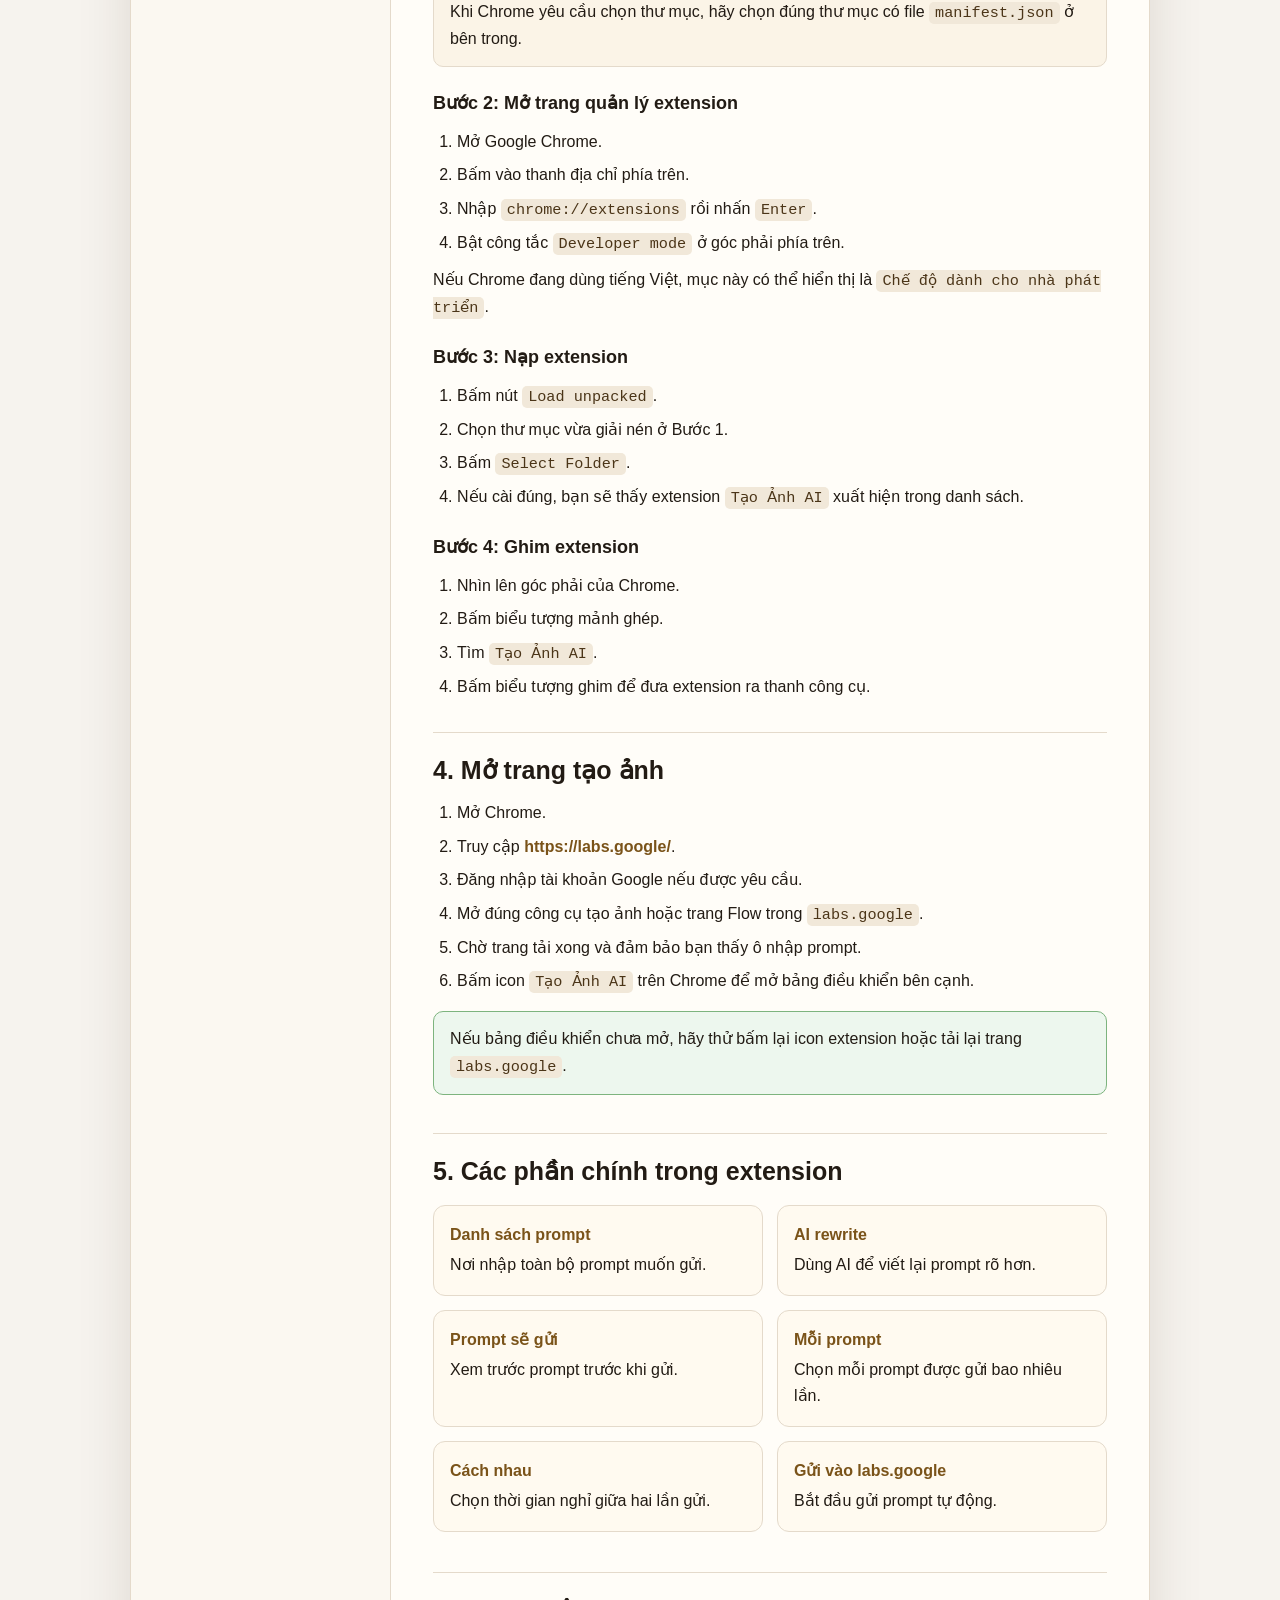
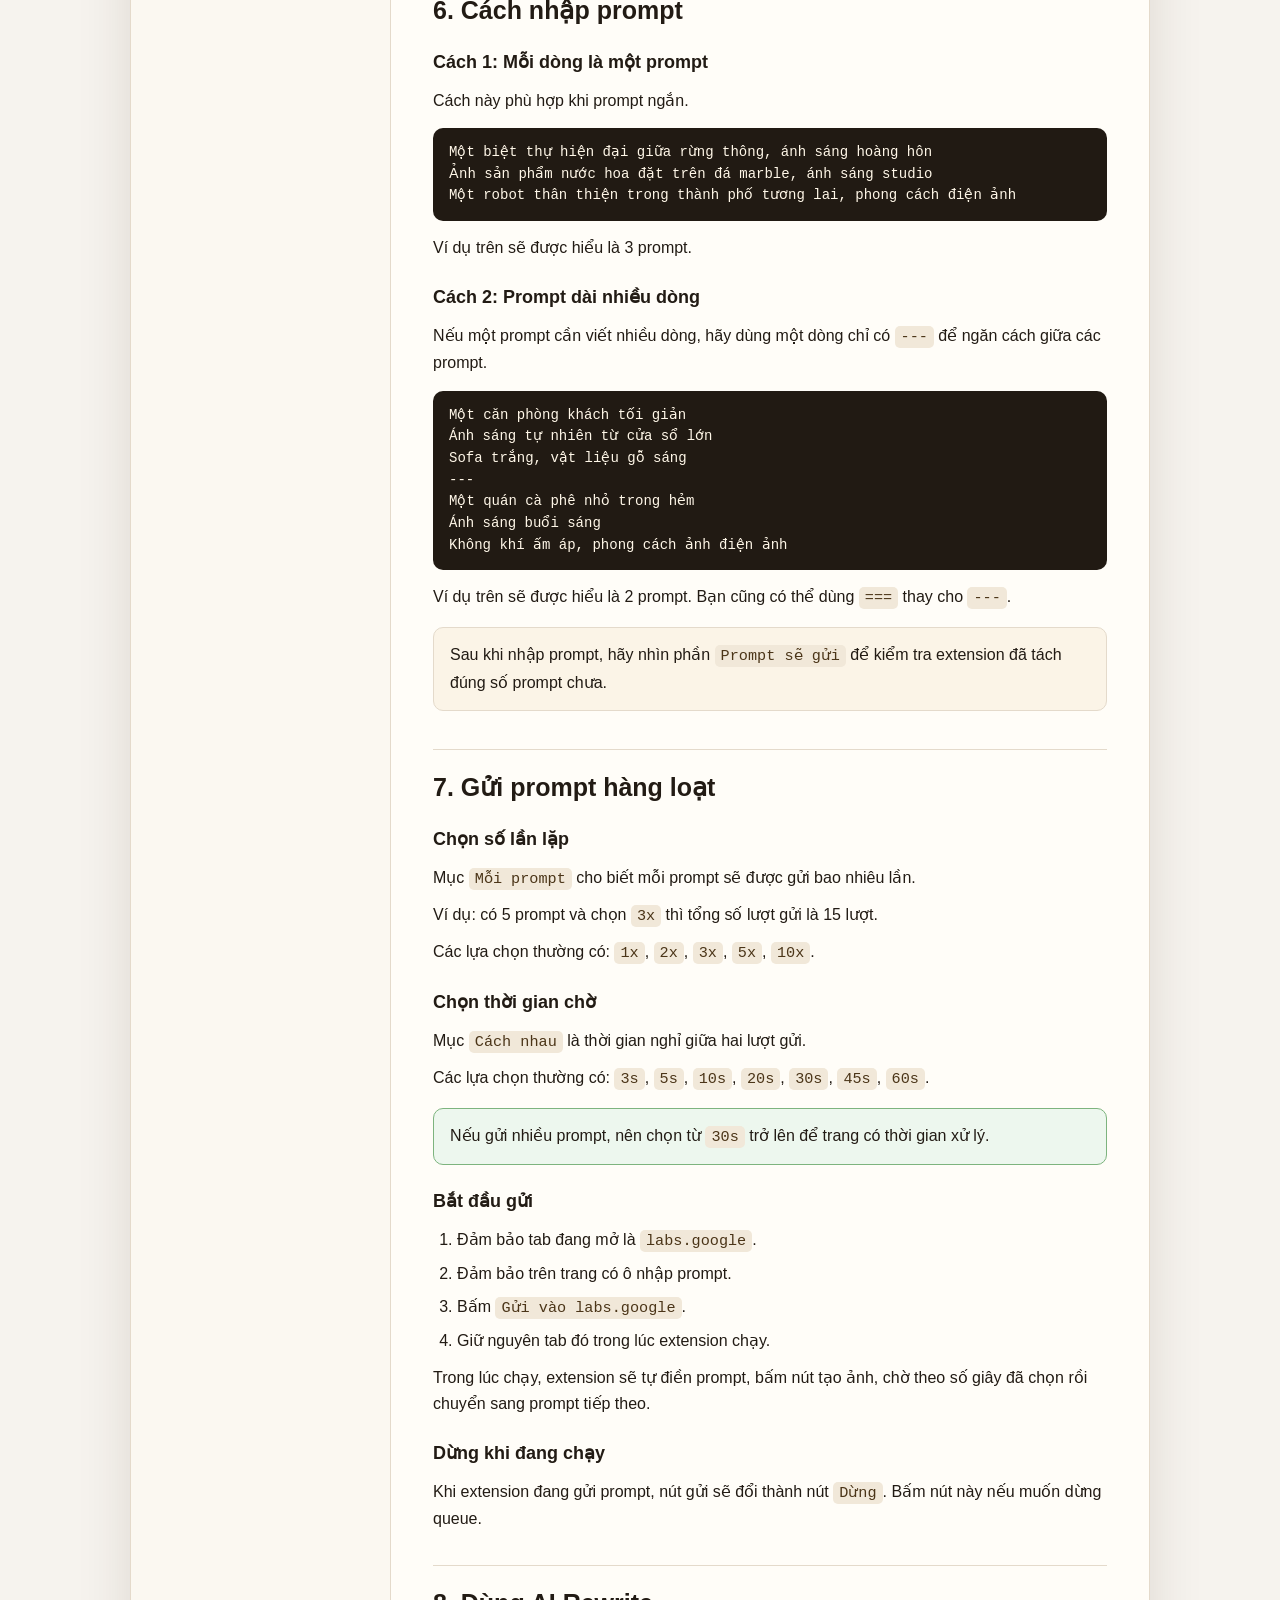
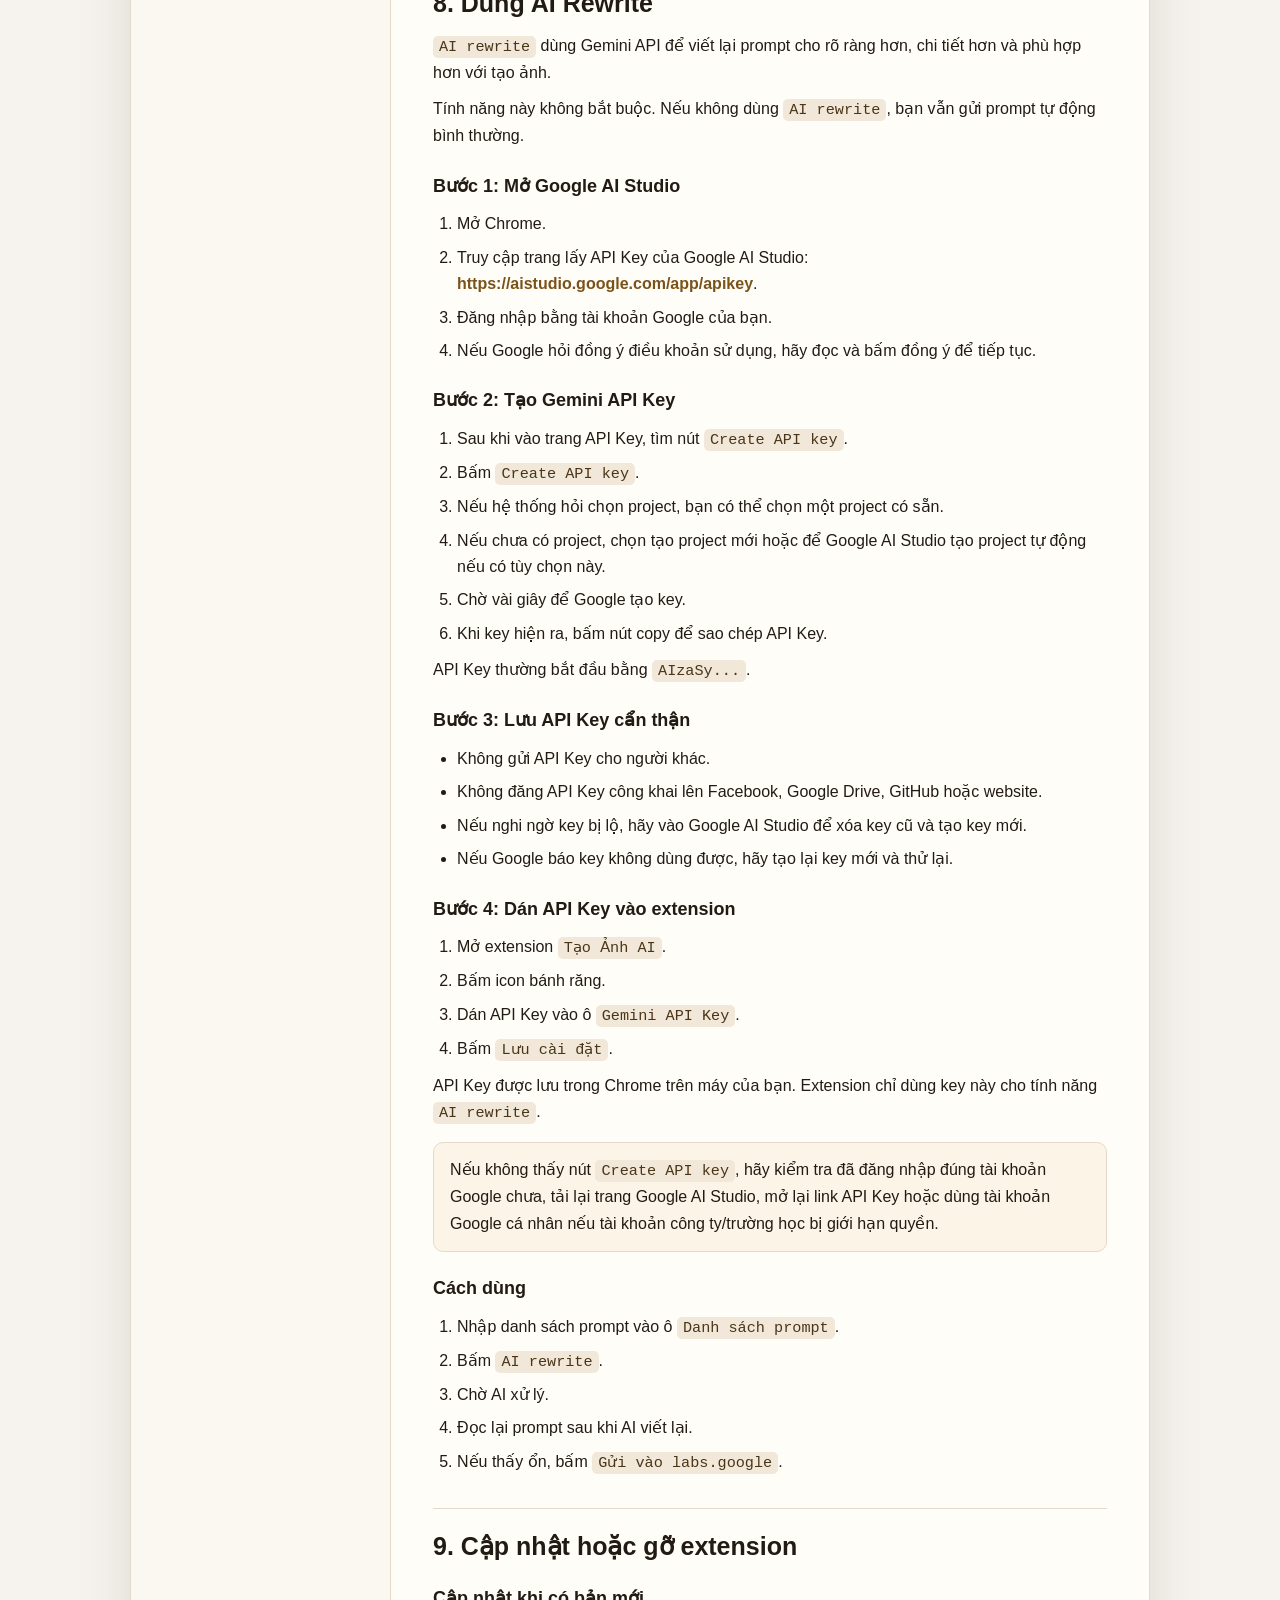
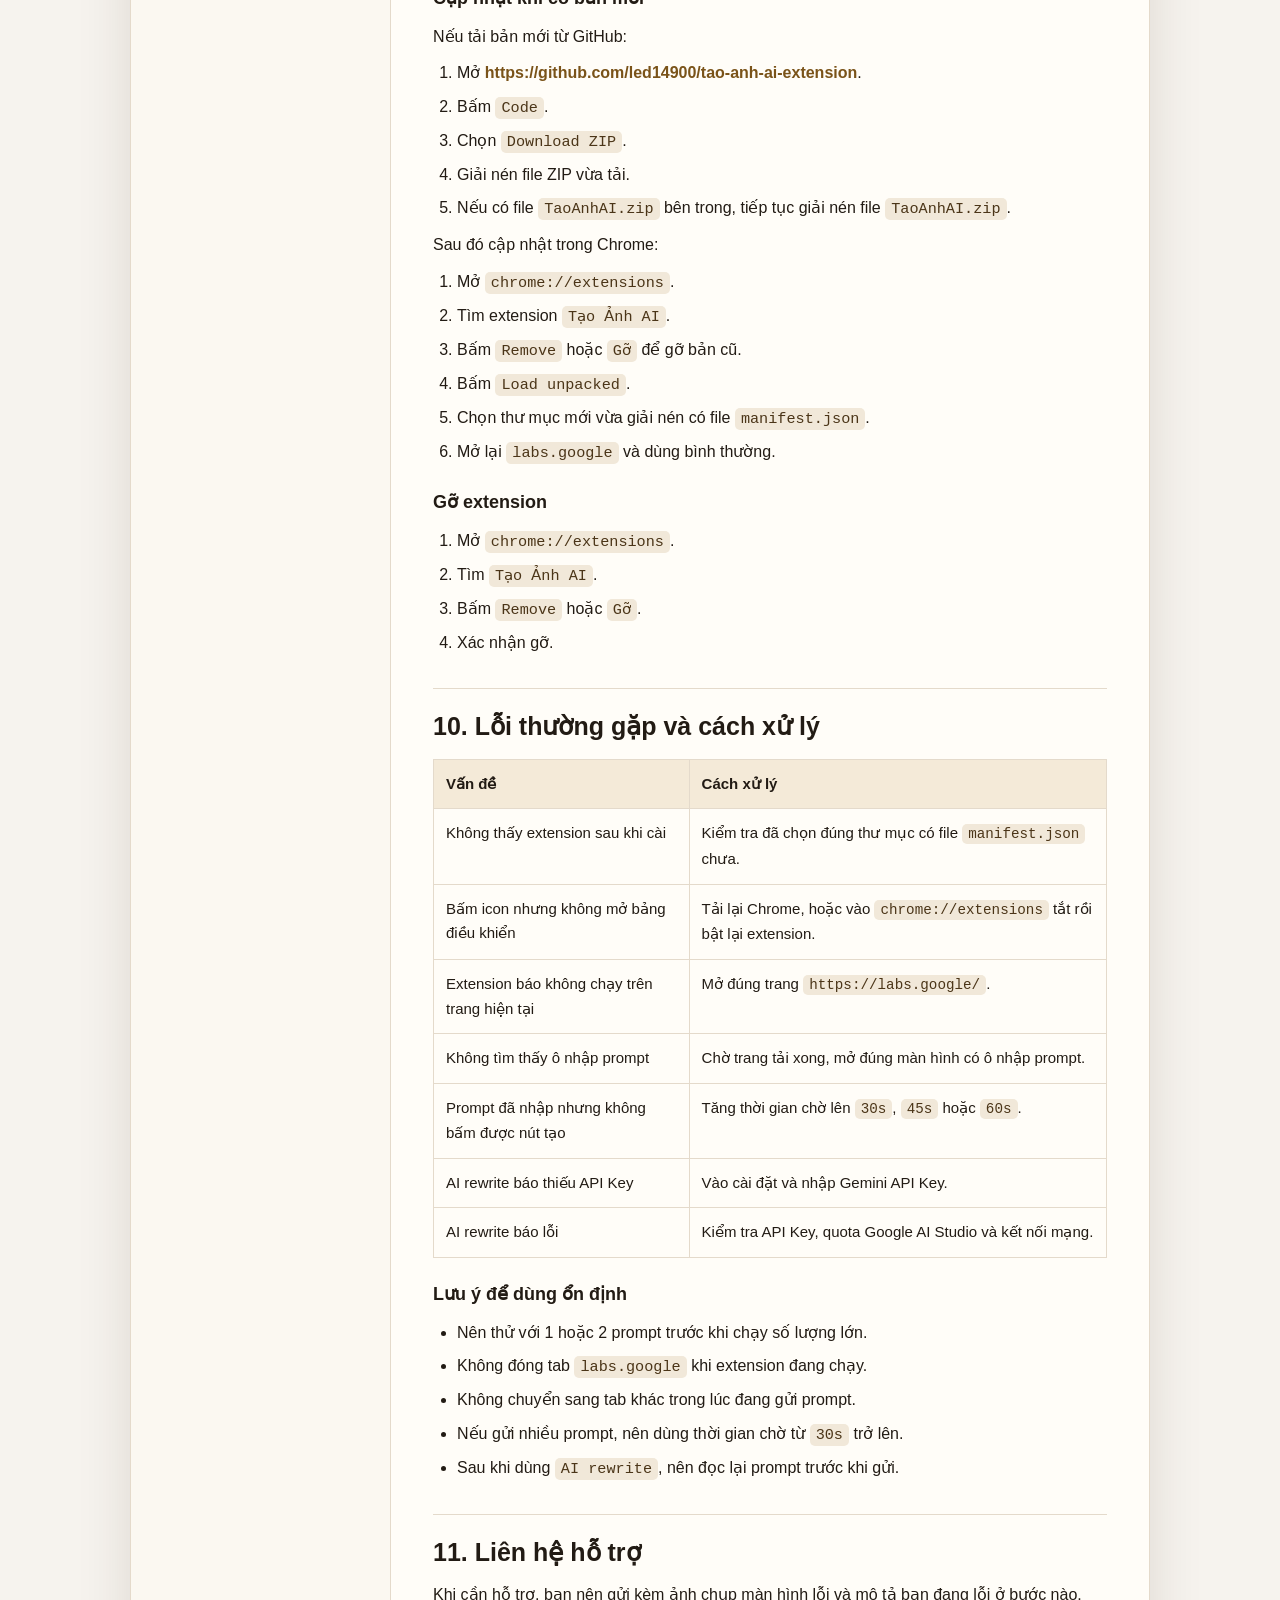
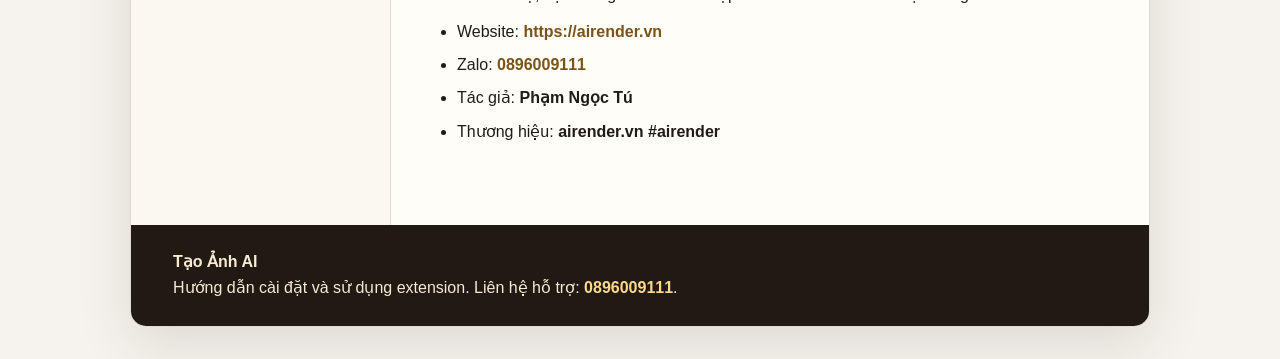
==== commit 551ad438: "Prepare release 1.0 guide" ====
--- a/HUONG_DAN_SU_DUNG.html
+++ b/HUONG_DAN_SU_DUNG.html
@@ -306,8 +306,7 @@
         <a href="#rewrite">8. AI Rewrite</a>
         <a href="#update">9. Cập nhật/Gỡ</a>
         <a href="#errors">10. Lỗi thường gặp</a>
-        <a href="#maintainer">11. Đẩy lên GitHub</a>
-        <a href="#contact">12. Hỗ trợ</a>
+        <a href="#contact">11. Hỗ trợ</a>
       </nav>
 
       <main>
@@ -605,28 +604,8 @@
           </ul>
         </section>
 
-        <section id="maintainer">
-          <h2>11. Dành cho người quản lý: đẩy bản mới lên GitHub</h2>
-          <p>Phần này dành cho người quản lý extension. Người dùng thông thường không cần làm phần này.</p>
-          <p>Khi bạn đã có bản extension mới và muốn cập nhật lên GitHub:</p>
-          <ol>
-            <li>Mở thư mục <code>extension-github-release</code> trên máy.</li>
-            <li>Đảm bảo thư mục này chỉ chứa file extension public, không chứa toàn bộ dự án.</li>
-            <li>Kiểm tra trong thư mục có <code>manifest.json</code>, <code>index.html</code>, <code>assets/</code>, <code>TaoAnhAI.zip</code>, <code>HUONG_DAN_SU_DUNG.html</code>, <code>HUONG_DAN_SU_DUNG.md</code> và <code>README.md</code>.</li>
-            <li>Mở terminal tại thư mục <code>extension-github-release</code>.</li>
-            <li>Chạy <code>git status</code> để kiểm tra file thay đổi.</li>
-            <li>Chạy <code>git add .</code> để thêm file vào commit.</li>
-            <li>Chạy <code>git commit -m "Update extension release"</code> để tạo commit.</li>
-            <li>Chạy <code>git push</code> để đẩy lên GitHub.</li>
-          </ol>
-          <div class="warning">
-            <strong>Lưu ý:</strong> Không chạy các lệnh trên ở thư mục dự án gốc nếu thư mục đó có source nội bộ, database, <code>node_modules</code> hoặc file không muốn chia sẻ.
-          </div>
-          <p>Sau khi push xong, người dùng chỉ cần mở lại link GitHub và tải bản mới bằng nút <code>Code</code> &gt; <code>Download ZIP</code>.</p>
-        </section>
-
         <section id="contact">
-          <h2>12. Liên hệ hỗ trợ</h2>
+          <h2>11. Liên hệ hỗ trợ</h2>
           <p>Khi cần hỗ trợ, bạn nên gửi kèm ảnh chụp màn hình lỗi và mô tả bạn đang lỗi ở bước nào.</p>
           <ul>
             <li>Website: <a href="https://airender.vn" target="_blank" rel="noopener">https://airender.vn</a></li>
